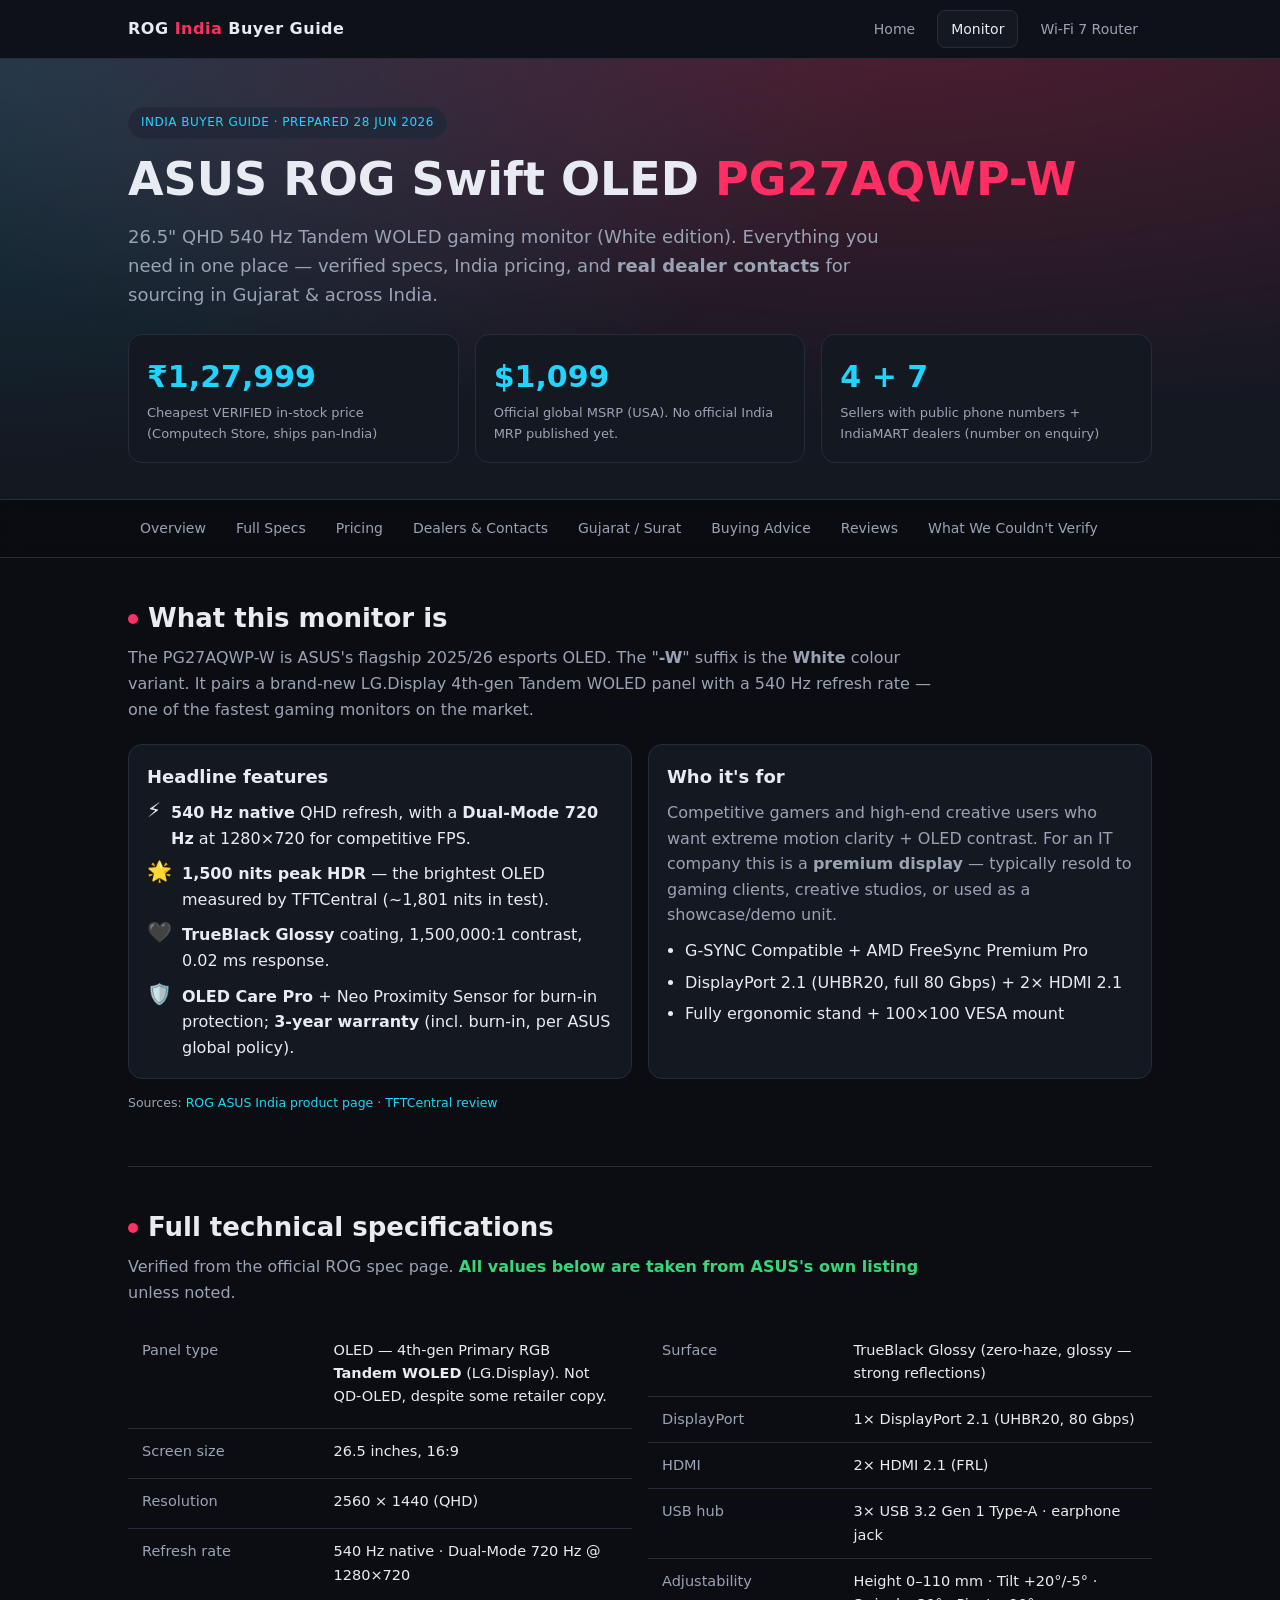
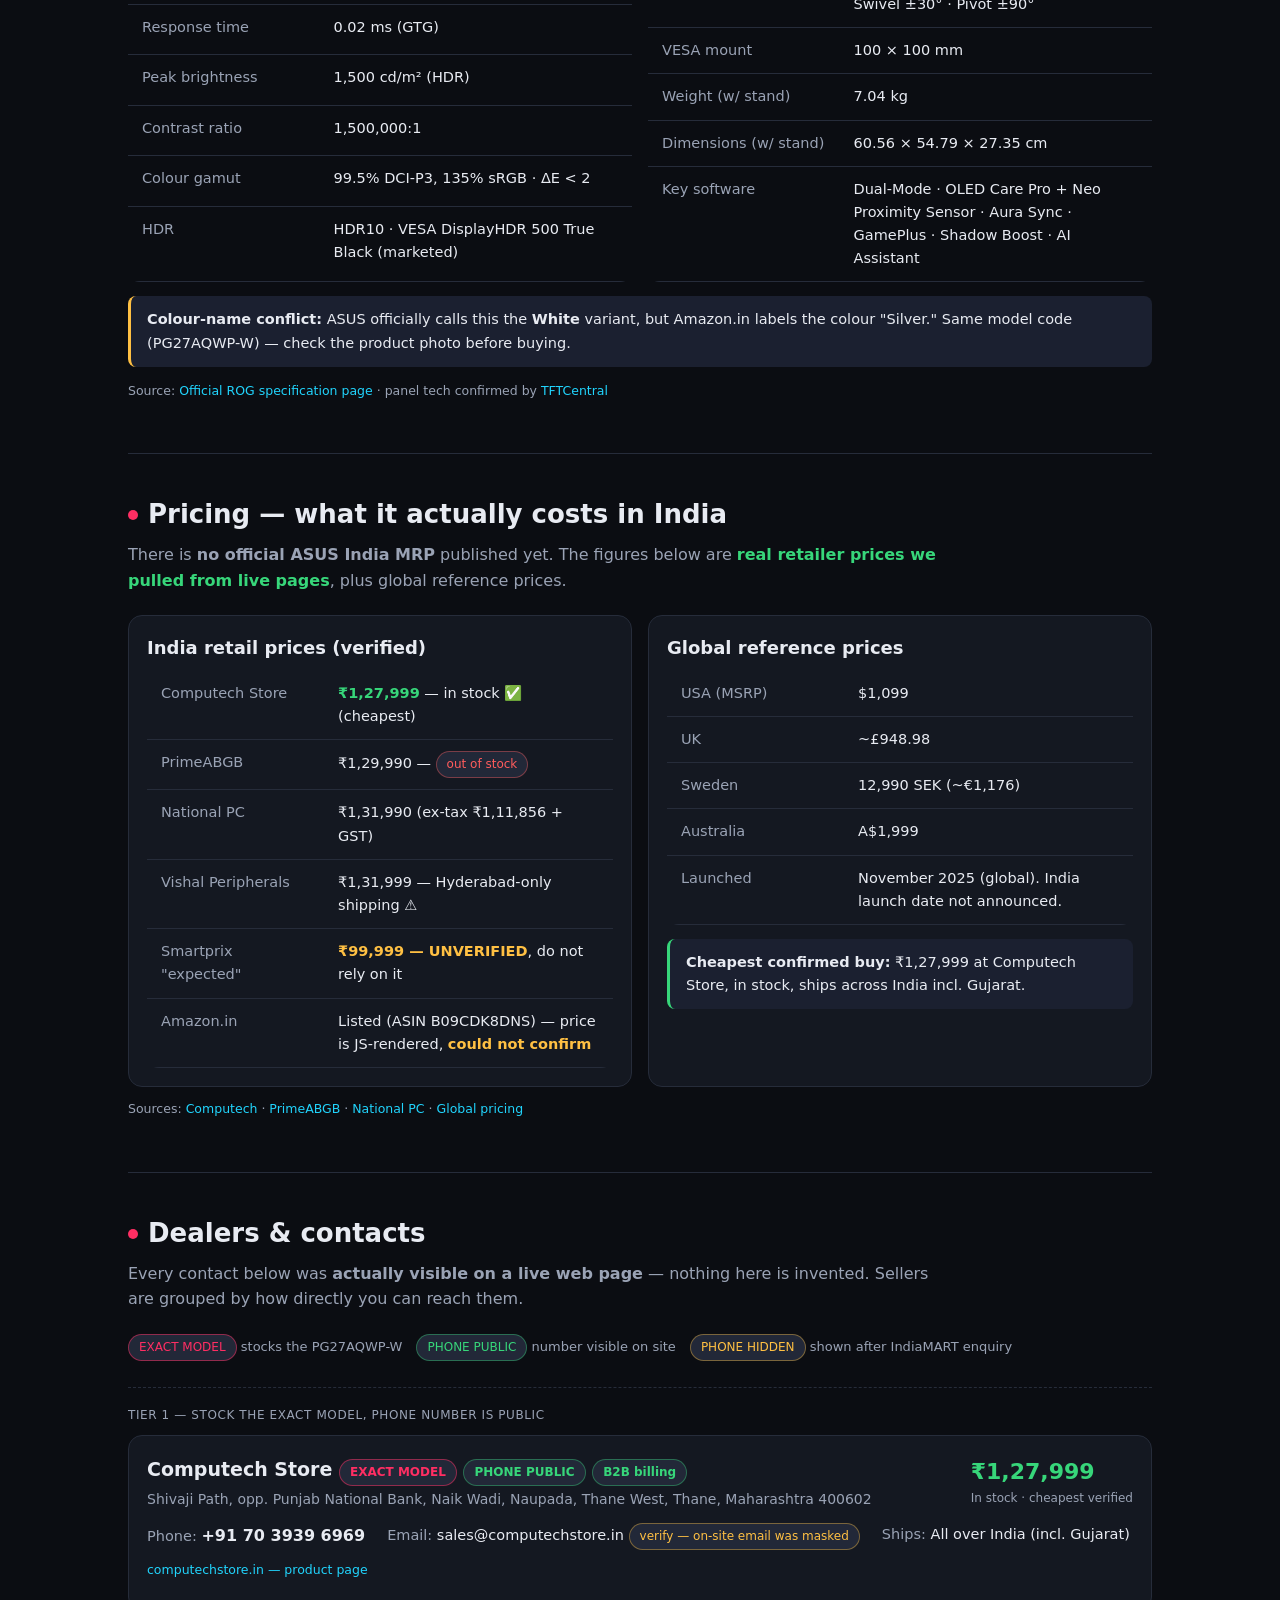
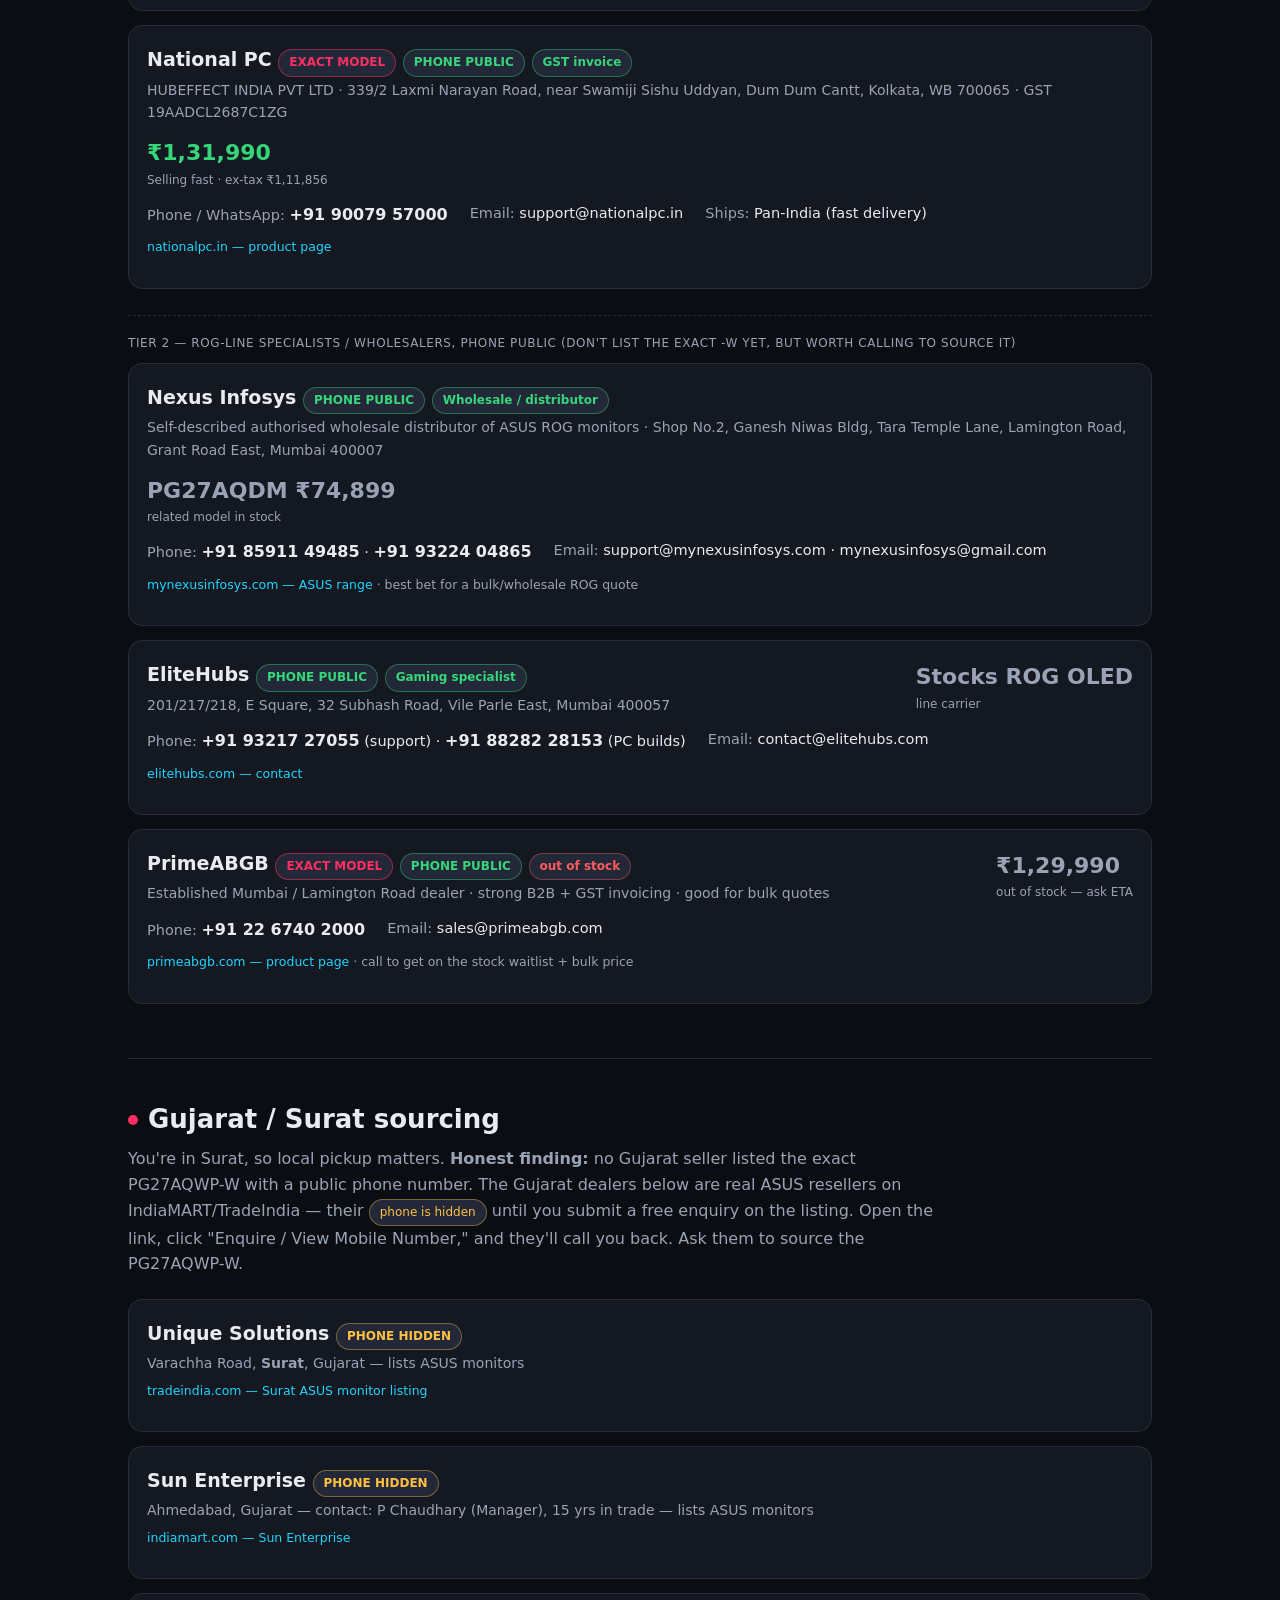
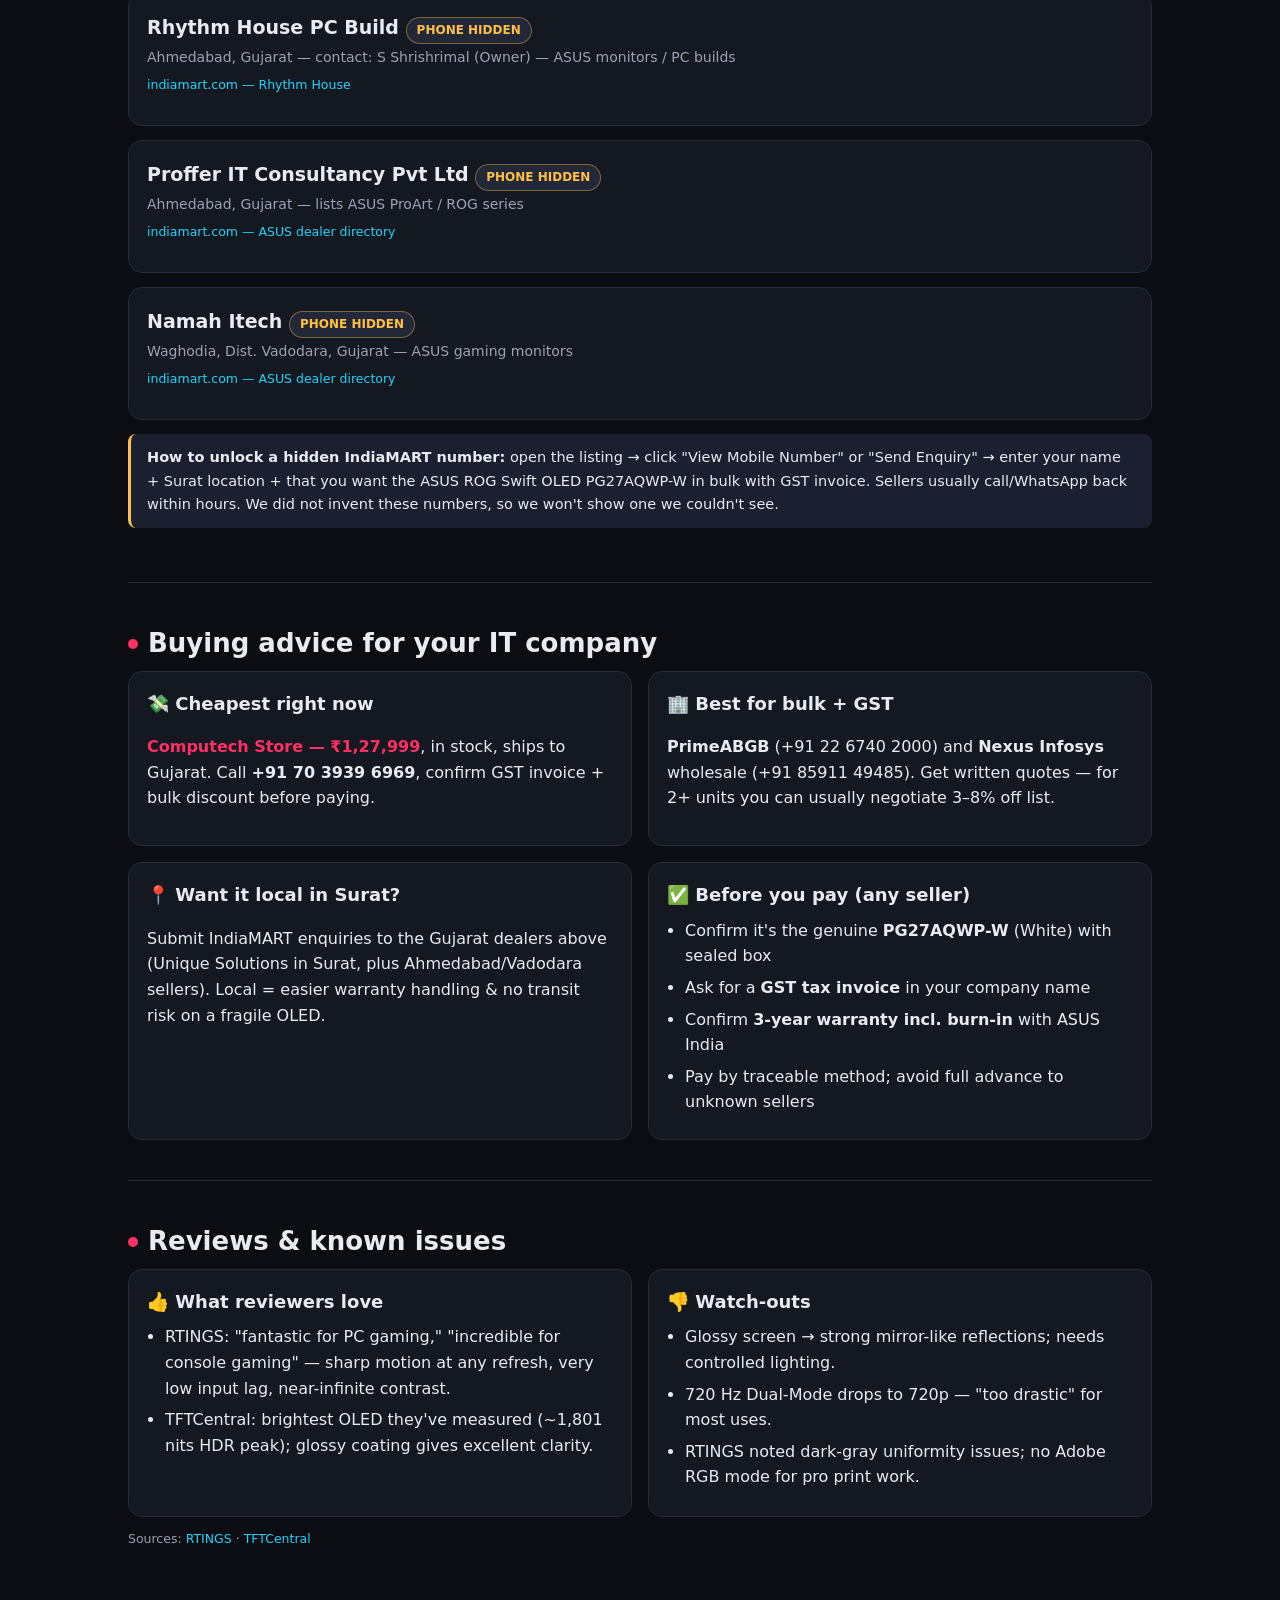
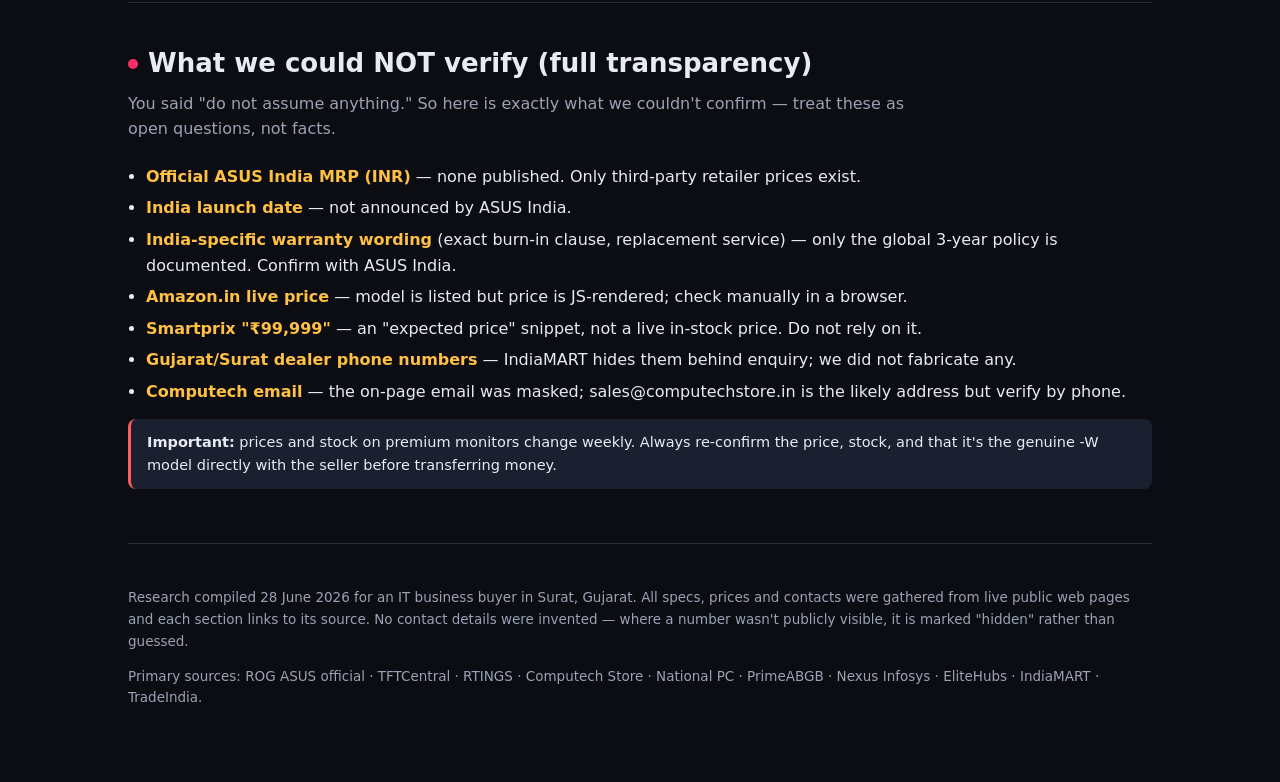
==== monitor.html @ 7ada48a6 "Add GT-BE19000AI Wi-Fi 7 router; restructure into multi-product site Expands the guide into a multi-" ====
<!DOCTYPE html>
<html lang="en">
<head>
<meta charset="UTF-8" />
<meta name="viewport" content="width=device-width, initial-scale=1.0" />
<title>ASUS ROG Swift OLED PG27AQWP-W — India Buyer Guide & Dealer List</title>
<meta name="description" content="Verified specs, India pricing and real dealer contacts for the ASUS ROG Swift OLED PG27AQWP-W. Built for an IT buyer in Surat, Gujarat." />
<link rel="stylesheet" href="styles.css" />
</head>
<body>

<div class="topbar">
  <div class="wrap">
    <span class="brand">ROG <span>India</span> Buyer Guide</span>
    <a class="tab" href="index.html">Home</a>
    <a class="tab active" href="monitor.html">Monitor</a>
    <a class="tab" href="router.html">Wi-Fi 7 Router</a>
  </div>
</div>

<header class="hero">
  <div class="wrap">
    <span class="badge">India Buyer Guide · prepared 28 Jun 2026</span>
    <h1>ASUS ROG Swift OLED <span>PG27AQWP-W</span></h1>
    <p class="sub">26.5" QHD 540 Hz Tandem WOLED gaming monitor (White edition). Everything you need in one place — verified specs, India pricing, and <strong>real dealer contacts</strong> for sourcing in Gujarat &amp; across India.</p>
    <div class="grid g3" style="margin-top:24px">
      <div class="card"><div class="kpi">₹1,27,999<small>Cheapest VERIFIED in-stock price (Computech Store, ships pan-India)</small></div></div>
      <div class="card"><div class="kpi">$1,099<small>Official global MSRP (USA). No official India MRP published yet.</small></div></div>
      <div class="card"><div class="kpi">4 + 7<small>Sellers with public phone numbers + IndiaMART dealers (number on enquiry)</small></div></div>
    </div>
  </div>
</header>

<nav class="sticky">
  <div class="wrap">
    <a href="#overview">Overview</a>
    <a href="#specs">Full Specs</a>
    <a href="#price">Pricing</a>
    <a href="#dealers">Dealers &amp; Contacts</a>
    <a href="#gujarat">Gujarat / Surat</a>
    <a href="#advice">Buying Advice</a>
    <a href="#reviews">Reviews</a>
    <a href="#honesty">What We Couldn't Verify</a>
  </div>
</nav>

<main class="wrap">

<!-- OVERVIEW -->
<section id="overview">
  <h2><span class="dot"></span>What this monitor is</h2>
  <p class="lead">The PG27AQWP-W is ASUS's flagship 2025/26 esports OLED. The "<strong>-W</strong>" suffix is the <strong>White</strong> colour variant. It pairs a brand-new LG.Display 4th-gen Tandem WOLED panel with a 540 Hz refresh rate — one of the fastest gaming monitors on the market.</p>
  <div class="grid g2">
    <div class="card">
      <h3>Headline features</h3>
      <div class="feat"><span class="ic">⚡</span><div><b>540 Hz native</b> QHD refresh, with a <b>Dual-Mode 720 Hz</b> at 1280×720 for competitive FPS.</div></div>
      <div class="feat" style="margin-top:10px"><span class="ic">🌟</span><div><b>1,500 nits peak HDR</b> — the brightest OLED measured by TFTCentral (~1,801 nits in test).</div></div>
      <div class="feat" style="margin-top:10px"><span class="ic">🖤</span><div><b>TrueBlack Glossy</b> coating, 1,500,000:1 contrast, 0.02 ms response.</div></div>
      <div class="feat" style="margin-top:10px"><span class="ic">🛡️</span><div><b>OLED Care Pro</b> + Neo Proximity Sensor for burn-in protection; <b>3-year warranty</b> (incl. burn-in, per ASUS global policy).</div></div>
    </div>
    <div class="card">
      <h3>Who it's for</h3>
      <p class="lead" style="margin-bottom:10px">Competitive gamers and high-end creative users who want extreme motion clarity + OLED contrast. For an IT company this is a <strong>premium display</strong> — typically resold to gaming clients, creative studios, or used as a showcase/demo unit.</p>
      <ul class="clean">
        <li>G-SYNC Compatible + AMD FreeSync Premium Pro</li>
        <li>DisplayPort 2.1 (UHBR20, full 80 Gbps) + 2× HDMI 2.1</li>
        <li>Fully ergonomic stand + 100×100 VESA mount</li>
      </ul>
    </div>
  </div>
  <p class="src" style="margin-top:14px">Sources: <a href="https://rog.asus.com/in/monitors/27-to-31-5-inches/rog-swift-oled-pg27aqwp-w/" target="_blank" rel="noopener">ROG ASUS India product page</a> · <a href="https://tftcentral.co.uk/reviews/asus-rog-swift-pg27aqwp-w" target="_blank" rel="noopener">TFTCentral review</a></p>
</section>

<!-- SPECS -->
<section id="specs">
  <h2><span class="dot"></span>Full technical specifications</h2>
  <p class="lead">Verified from the official ROG spec page. <span class="verified">All values below are taken from ASUS's own listing</span> unless noted.</p>
  <div class="grid g2">
    <table class="spec">
      <tr><td>Panel type</td><td>OLED — 4th-gen Primary RGB <b>Tandem WOLED</b> (LG.Display). Not QD-OLED, despite some retailer copy.</td></tr>
      <tr><td>Screen size</td><td>26.5 inches, 16:9</td></tr>
      <tr><td>Resolution</td><td>2560 × 1440 (QHD)</td></tr>
      <tr><td>Refresh rate</td><td>540 Hz native · Dual-Mode 720 Hz @ 1280×720</td></tr>
      <tr><td>Response time</td><td>0.02 ms (GTG)</td></tr>
      <tr><td>Peak brightness</td><td>1,500 cd/m² (HDR)</td></tr>
      <tr><td>Contrast ratio</td><td>1,500,000:1</td></tr>
      <tr><td>Colour gamut</td><td>99.5% DCI-P3, 135% sRGB · ΔE &lt; 2</td></tr>
      <tr><td>HDR</td><td>HDR10 · VESA DisplayHDR 500 True Black (marketed)</td></tr>
    </table>
    <table class="spec">
      <tr><td>Surface</td><td>TrueBlack Glossy (zero-haze, glossy — strong reflections)</td></tr>
      <tr><td>DisplayPort</td><td>1× DisplayPort 2.1 (UHBR20, 80 Gbps)</td></tr>
      <tr><td>HDMI</td><td>2× HDMI 2.1 (FRL)</td></tr>
      <tr><td>USB hub</td><td>3× USB 3.2 Gen 1 Type-A · earphone jack</td></tr>
      <tr><td>Adjustability</td><td>Height 0–110 mm · Tilt +20°/-5° · Swivel ±30° · Pivot ±90°</td></tr>
      <tr><td>VESA mount</td><td>100 × 100 mm</td></tr>
      <tr><td>Weight (w/ stand)</td><td>7.04 kg</td></tr>
      <tr><td>Dimensions (w/ stand)</td><td>60.56 × 54.79 × 27.35 cm</td></tr>
      <tr><td>Key software</td><td>Dual-Mode · OLED Care Pro + Neo Proximity Sensor · Aura Sync · GamePlus · Shadow Boost · AI Assistant</td></tr>
    </table>
  </div>
  <div class="note"><strong>Colour-name conflict:</strong> ASUS officially calls this the <b>White</b> variant, but Amazon.in labels the colour "Silver." Same model code (PG27AQWP-W) — check the product photo before buying.</div>
  <p class="src">Source: <a href="https://rog.asus.com/monitors/27-to-31-5-inches/rog-swift-oled-pg27aqwp-w/spec/" target="_blank" rel="noopener">Official ROG specification page</a> · panel tech confirmed by <a href="https://tftcentral.co.uk/reviews/asus-rog-swift-pg27aqwp-w" target="_blank" rel="noopener">TFTCentral</a></p>
</section>

<!-- PRICING -->
<section id="price">
  <h2><span class="dot"></span>Pricing — what it actually costs in India</h2>
  <p class="lead">There is <strong>no official ASUS India MRP</strong> published yet. The figures below are <span class="verified">real retailer prices we pulled from live pages</span>, plus global reference prices.</p>
  <div class="grid g2">
    <div class="card">
      <h3>India retail prices (verified)</h3>
      <table class="spec">
        <tr><td>Computech Store</td><td><b class="verified">₹1,27,999</b> — in stock ✅ (cheapest)</td></tr>
        <tr><td>PrimeABGB</td><td>₹1,29,990 — <span class="chip no">out of stock</span></td></tr>
        <tr><td>National PC</td><td>₹1,31,990 (ex-tax ₹1,11,856 + GST)</td></tr>
        <tr><td>Vishal Peripherals</td><td>₹1,31,999 — Hyderabad-only shipping ⚠️</td></tr>
        <tr><td>Smartprix "expected"</td><td><span class="unverified">₹99,999 — UNVERIFIED</span>, do not rely on it</td></tr>
        <tr><td>Amazon.in</td><td>Listed (ASIN B09CDK8DNS) — price is JS-rendered, <span class="unverified">could not confirm</span></td></tr>
      </table>
    </div>
    <div class="card">
      <h3>Global reference prices</h3>
      <table class="spec">
        <tr><td>USA (MSRP)</td><td>$1,099</td></tr>
        <tr><td>UK</td><td>~£948.98</td></tr>
        <tr><td>Sweden</td><td>12,990 SEK (~€1,176)</td></tr>
        <tr><td>Australia</td><td>A$1,999</td></tr>
        <tr><td>Launched</td><td>November 2025 (global). India launch date not announced.</td></tr>
      </table>
      <div class="note good" style="margin-bottom:0"><strong>Cheapest confirmed buy:</strong> ₹1,27,999 at Computech Store, in stock, ships across India incl. Gujarat.</div>
    </div>
  </div>
  <p class="src">Sources: <a href="https://computechstore.in/product/asus-rog-swift-qhd-oled-pg27aqwp-w-gaming-monitor/" target="_blank" rel="noopener">Computech</a> · <a href="https://www.primeabgb.com/online-price-reviews-india/asus-pg27aqwp-w-oled-26-5-inch-540hz-rog-swift-monitor/" target="_blank" rel="noopener">PrimeABGB</a> · <a href="https://nationalpc.in/monitors/asus-rog-swift-oled-pg27aqwp-w" target="_blank" rel="noopener">National PC</a> · <a href="https://videocardz.com/newz/asus-rog-swift-pg27aqwp-w-preorders-go-live-at-1099-540hz-qhd-oled-with-720hz-dual-mode" target="_blank" rel="noopener">Global pricing</a></p>
</section>

<!-- DEALERS -->
<section id="dealers">
  <h2><span class="dot"></span>Dealers &amp; contacts</h2>
  <p class="lead">Every contact below was <strong>actually visible on a live web page</strong> — nothing here is invented. Sellers are grouped by how directly you can reach them.</p>
  <div class="pill-legend">
    <span><span class="chip star">EXACT MODEL</span> stocks the PG27AQWP-W</span>
    <span><span class="chip ok">PHONE PUBLIC</span> number visible on site</span>
    <span><span class="chip warn">PHONE HIDDEN</span> shown after IndiaMART enquiry</span>
  </div>

  <p class="tag">Tier 1 — Stock the EXACT model, phone number is public</p>

  <div class="dealer">
    <div class="top">
      <div>
        <h3>Computech Store <span class="chip star">EXACT MODEL</span> <span class="chip ok">PHONE PUBLIC</span> <span class="chip ok">B2B billing</span></h3>
        <p class="meta">Shivaji Path, opp. Punjab National Bank, Naik Wadi, Naupada, Thane West, Thane, Maharashtra 400602</p>
      </div>
      <div class="price">₹1,27,999<small>In stock · cheapest verified</small></div>
    </div>
    <div class="row">
      <span><b>Phone:</b> <span class="tel">+91 70 3939 6969</span></span>
      <span><b>Email:</b> sales@computechstore.in <span class="chip warn">verify — on-site email was masked</span></span>
      <span><b>Ships:</b> All over India (incl. Gujarat)</span>
    </div>
    <p class="src" style="margin-top:10px"><a href="https://computechstore.in/product/asus-rog-swift-qhd-oled-pg27aqwp-w-gaming-monitor/" target="_blank" rel="noopener">computechstore.in — product page</a></p>
  </div>

  <div class="dealer">
    <div class="top">
      <div>
        <h3>National PC <span class="chip star">EXACT MODEL</span> <span class="chip ok">PHONE PUBLIC</span> <span class="chip ok">GST invoice</span></h3>
        <p class="meta">HUBEFFECT INDIA PVT LTD · 339/2 Laxmi Narayan Road, near Swamiji Sishu Uddyan, Dum Dum Cantt, Kolkata, WB 700065 · GST 19AADCL2687C1ZG</p>
      </div>
      <div class="price">₹1,31,990<small>Selling fast · ex-tax ₹1,11,856</small></div>
    </div>
    <div class="row">
      <span><b>Phone / WhatsApp:</b> <span class="tel">+91 90079 57000</span></span>
      <span><b>Email:</b> support@nationalpc.in</span>
      <span><b>Ships:</b> Pan-India (fast delivery)</span>
    </div>
    <p class="src" style="margin-top:10px"><a href="https://nationalpc.in/monitors/asus-rog-swift-oled-pg27aqwp-w" target="_blank" rel="noopener">nationalpc.in — product page</a></p>
  </div>

  <p class="tag">Tier 2 — ROG-line specialists / wholesalers, phone public (don't list the exact -W yet, but worth calling to source it)</p>

  <div class="dealer">
    <div class="top">
      <div>
        <h3>Nexus Infosys <span class="chip ok">PHONE PUBLIC</span> <span class="chip ok">Wholesale / distributor</span></h3>
        <p class="meta">Self-described authorised wholesale distributor of ASUS ROG monitors · Shop No.2, Ganesh Niwas Bldg, Tara Temple Lane, Lamington Road, Grant Road East, Mumbai 400007</p>
      </div>
      <div class="price" style="color:var(--muted)">PG27AQDM ₹74,899<small>related model in stock</small></div>
    </div>
    <div class="row">
      <span><b>Phone:</b> <span class="tel">+91 85911 49485</span> · <span class="tel">+91 93224 04865</span></span>
      <span><b>Email:</b> support@mynexusinfosys.com · mynexusinfosys@gmail.com</span>
    </div>
    <p class="src" style="margin-top:10px"><a href="https://www.mynexusinfosys.com/brand/asus/" target="_blank" rel="noopener">mynexusinfosys.com — ASUS range</a> · best bet for a bulk/wholesale ROG quote</p>
  </div>

  <div class="dealer">
    <div class="top">
      <div>
        <h3>EliteHubs <span class="chip ok">PHONE PUBLIC</span> <span class="chip ok">Gaming specialist</span></h3>
        <p class="meta">201/217/218, E Square, 32 Subhash Road, Vile Parle East, Mumbai 400057</p>
      </div>
      <div class="price" style="color:var(--muted)">Stocks ROG OLED<small>line carrier</small></div>
    </div>
    <div class="row">
      <span><b>Phone:</b> <span class="tel">+91 93217 27055</span> (support) · <span class="tel">+91 88282 28153</span> (PC builds)</span>
      <span><b>Email:</b> contact@elitehubs.com</span>
    </div>
    <p class="src" style="margin-top:10px"><a href="https://elitehubs.com/pages/contact" target="_blank" rel="noopener">elitehubs.com — contact</a></p>
  </div>

  <div class="dealer">
    <div class="top">
      <div>
        <h3>PrimeABGB <span class="chip star">EXACT MODEL</span> <span class="chip ok">PHONE PUBLIC</span> <span class="chip no">out of stock</span></h3>
        <p class="meta">Established Mumbai / Lamington Road dealer · strong B2B + GST invoicing · good for bulk quotes</p>
      </div>
      <div class="price" style="color:var(--muted)">₹1,29,990<small>out of stock — ask ETA</small></div>
    </div>
    <div class="row">
      <span><b>Phone:</b> <span class="tel">+91 22 6740 2000</span></span>
      <span><b>Email:</b> sales@primeabgb.com</span>
    </div>
    <p class="src" style="margin-top:10px"><a href="https://www.primeabgb.com/online-price-reviews-india/asus-pg27aqwp-w-oled-26-5-inch-540hz-rog-swift-monitor/" target="_blank" rel="noopener">primeabgb.com — product page</a> · call to get on the stock waitlist + bulk price</p>
  </div>
</section>

<!-- GUJARAT -->
<section id="gujarat">
  <h2><span class="dot"></span>Gujarat / Surat sourcing</h2>
  <p class="lead">You're in Surat, so local pickup matters. <strong>Honest finding:</strong> no Gujarat seller listed the exact PG27AQWP-W with a public phone number. The Gujarat dealers below are real ASUS resellers on IndiaMART/TradeIndia — their <span class="chip warn">phone is hidden</span> until you submit a free enquiry on the listing. Open the link, click "Enquire / View Mobile Number," and they'll call you back. Ask them to source the PG27AQWP-W.</p>

  <div class="dealer">
    <div class="top"><div><h3>Unique Solutions <span class="chip warn">PHONE HIDDEN</span></h3>
      <p class="meta">Varachha Road, <b>Surat</b>, Gujarat — lists ASUS monitors</p></div></div>
    <p class="src" style="margin-top:6px"><a href="https://www.tradeindia.com/surat/asus-computer-monitor-city-220891.html" target="_blank" rel="noopener">tradeindia.com — Surat ASUS monitor listing</a></p>
  </div>

  <div class="dealer">
    <div class="top"><div><h3>Sun Enterprise <span class="chip warn">PHONE HIDDEN</span></h3>
      <p class="meta">Ahmedabad, Gujarat — contact: P Chaudhary (Manager), 15 yrs in trade — lists ASUS monitors</p></div></div>
    <p class="src" style="margin-top:6px"><a href="https://www.indiamart.com/sunenterprise-3242258/monitors.html" target="_blank" rel="noopener">indiamart.com — Sun Enterprise</a></p>
  </div>

  <div class="dealer">
    <div class="top"><div><h3>Rhythm House PC Build <span class="chip warn">PHONE HIDDEN</span></h3>
      <p class="meta">Ahmedabad, Gujarat — contact: S Shrishrimal (Owner) — ASUS monitors / PC builds</p></div></div>
    <p class="src" style="margin-top:6px"><a href="https://www.indiamart.com/rhythm-house-nikol/asus-monitor.html" target="_blank" rel="noopener">indiamart.com — Rhythm House</a></p>
  </div>

  <div class="dealer">
    <div class="top"><div><h3>Proffer IT Consultancy Pvt Ltd <span class="chip warn">PHONE HIDDEN</span></h3>
      <p class="meta">Ahmedabad, Gujarat — lists ASUS ProArt / ROG series</p></div></div>
    <p class="src" style="margin-top:6px"><a href="https://dir.indiamart.com/impcat/asus-led-monitor.html" target="_blank" rel="noopener">indiamart.com — ASUS dealer directory</a></p>
  </div>

  <div class="dealer">
    <div class="top"><div><h3>Namah Itech <span class="chip warn">PHONE HIDDEN</span></h3>
      <p class="meta">Waghodia, Dist. Vadodara, Gujarat — ASUS gaming monitors</p></div></div>
    <p class="src" style="margin-top:6px"><a href="https://dir.indiamart.com/impcat/asus-led-monitor.html" target="_blank" rel="noopener">indiamart.com — ASUS dealer directory</a></p>
  </div>

  <div class="note"><strong>How to unlock a hidden IndiaMART number:</strong> open the listing → click "View Mobile Number" or "Send Enquiry" → enter your name + Surat location + that you want the ASUS ROG Swift OLED PG27AQWP-W in bulk with GST invoice. Sellers usually call/WhatsApp back within hours. We did not invent these numbers, so we won't show one we couldn't see.</div>
</section>

<!-- ADVICE -->
<section id="advice">
  <h2><span class="dot"></span>Buying advice for your IT company</h2>
  <div class="grid g2">
    <div class="card">
      <h3>💸 Cheapest right now</h3>
      <p><b class="big-num">Computech Store — ₹1,27,999</b>, in stock, ships to Gujarat. Call <b>+91 70 3939 6969</b>, confirm GST invoice + bulk discount before paying.</p>
    </div>
    <div class="card">
      <h3>🏢 Best for bulk + GST</h3>
      <p><b>PrimeABGB</b> (+91 22 6740 2000) and <b>Nexus Infosys</b> wholesale (+91 85911 49485). Get written quotes — for 2+ units you can usually negotiate 3–8% off list.</p>
    </div>
    <div class="card">
      <h3>📍 Want it local in Surat?</h3>
      <p>Submit IndiaMART enquiries to the Gujarat dealers above (Unique Solutions in Surat, plus Ahmedabad/Vadodara sellers). Local = easier warranty handling &amp; no transit risk on a fragile OLED.</p>
    </div>
    <div class="card">
      <h3>✅ Before you pay (any seller)</h3>
      <ul class="clean" style="margin:0">
        <li>Confirm it's the genuine <b>PG27AQWP-W</b> (White) with sealed box</li>
        <li>Ask for a <b>GST tax invoice</b> in your company name</li>
        <li>Confirm <b>3-year warranty incl. burn-in</b> with ASUS India</li>
        <li>Pay by traceable method; avoid full advance to unknown sellers</li>
      </ul>
    </div>
  </div>
</section>

<!-- REVIEWS -->
<section id="reviews">
  <h2><span class="dot"></span>Reviews &amp; known issues</h2>
  <div class="grid g2">
    <div class="card">
      <h3>👍 What reviewers love</h3>
      <ul class="clean">
        <li>RTINGS: "fantastic for PC gaming," "incredible for console gaming" — sharp motion at any refresh, very low input lag, near-infinite contrast.</li>
        <li>TFTCentral: brightest OLED they've measured (~1,801 nits HDR peak); glossy coating gives excellent clarity.</li>
      </ul>
    </div>
    <div class="card">
      <h3>👎 Watch-outs</h3>
      <ul class="clean">
        <li>Glossy screen → strong mirror-like reflections; needs controlled lighting.</li>
        <li>720 Hz Dual-Mode drops to 720p — "too drastic" for most uses.</li>
        <li>RTINGS noted dark-gray uniformity issues; no Adobe RGB mode for pro print work.</li>
      </ul>
    </div>
  </div>
  <p class="src">Sources: <a href="https://www.rtings.com/monitor/reviews/asus/rog-swift-oled-pg27aqwp-w" target="_blank" rel="noopener">RTINGS</a> · <a href="https://tftcentral.co.uk/reviews/asus-rog-swift-pg27aqwp-w" target="_blank" rel="noopener">TFTCentral</a></p>
</section>

<!-- HONESTY -->
<section id="honesty">
  <h2><span class="dot"></span>What we could NOT verify (full transparency)</h2>
  <p class="lead">You said "do not assume anything." So here is exactly what we couldn't confirm — treat these as open questions, not facts.</p>
  <ul class="clean">
    <li><span class="unverified">Official ASUS India MRP (INR)</span> — none published. Only third-party retailer prices exist.</li>
    <li><span class="unverified">India launch date</span> — not announced by ASUS India.</li>
    <li><span class="unverified">India-specific warranty wording</span> (exact burn-in clause, replacement service) — only the global 3-year policy is documented. Confirm with ASUS India.</li>
    <li><span class="unverified">Amazon.in live price</span> — model is listed but price is JS-rendered; check manually in a browser.</li>
    <li><span class="unverified">Smartprix "₹99,999"</span> — an "expected price" snippet, not a live in-stock price. Do not rely on it.</li>
    <li><span class="unverified">Gujarat/Surat dealer phone numbers</span> — IndiaMART hides them behind enquiry; we did not fabricate any.</li>
    <li><span class="unverified">Computech email</span> — the on-page email was masked; sales@computechstore.in is the likely address but verify by phone.</li>
  </ul>
  <div class="note bad"><strong>Important:</strong> prices and stock on premium monitors change weekly. Always re-confirm the price, stock, and that it's the genuine -W model directly with the seller before transferring money.</div>
</section>

</main>

<footer>
  <div class="wrap">
    <p>Research compiled 28 June 2026 for an IT business buyer in Surat, Gujarat. All specs, prices and contacts were gathered from live public web pages and each section links to its source. No contact details were invented — where a number wasn't publicly visible, it is marked "hidden" rather than guessed.</p>
    <p>Primary sources: ROG ASUS official · TFTCentral · RTINGS · Computech Store · National PC · PrimeABGB · Nexus Infosys · EliteHubs · IndiaMART · TradeIndia.</p>
  </div>
</footer>

</body>
</html>
---- styles.css ----
:root{
  --bg:#0b0d12; --panel:#141821; --panel2:#1b2030; --line:#262c3a;
  --text:#e8ebf2; --muted:#9aa3b5; --accent:#ff2e63; --accent2:#21d4fd;
  --good:#37d67a; --warn:#ffc043; --bad:#ff5c5c; --chip:#222838;
}
*{box-sizing:border-box}
html{scroll-behavior:smooth}
body{margin:0;font-family:"Segoe UI",system-ui,-apple-system,Roboto,Arial,sans-serif;
  background:var(--bg);color:var(--text);line-height:1.6}
a{color:var(--accent2);text-decoration:none}
a:hover{text-decoration:underline}
.wrap{max-width:1060px;margin:0 auto;padding:0 18px}

/* top product switcher */
.topbar{background:#0e1118;border-bottom:1px solid var(--line);position:sticky;top:0;z-index:60}
.topbar .wrap{display:flex;align-items:center;gap:8px;flex-wrap:wrap;padding:10px 18px}
.topbar .brand{font-weight:700;letter-spacing:.5px;margin-right:auto}
.topbar .brand span{color:var(--accent)}
.topbar a.tab{font-size:14px;color:var(--muted);padding:7px 13px;border-radius:8px;border:1px solid transparent}
.topbar a.tab:hover{background:var(--panel2);color:var(--text);text-decoration:none}
.topbar a.tab.active{color:var(--text);border-color:var(--line);background:var(--panel)}

header.hero{
  background:radial-gradient(1200px 400px at 70% -10%,rgba(255,46,99,.25),transparent),
             radial-gradient(900px 400px at 0% 0%,rgba(33,212,253,.18),transparent),
             var(--panel);
  border-bottom:1px solid var(--line);padding:48px 20px 36px}
.badge{display:inline-block;background:var(--chip);border:1px solid var(--line);
  color:var(--accent2);font-size:12px;letter-spacing:.5px;padding:5px 12px;border-radius:999px;text-transform:uppercase}
h1{font-size:clamp(28px,5vw,46px);margin:14px 0 6px;line-height:1.15}
h1 span{color:var(--accent)}
.sub{color:var(--muted);font-size:18px;max-width:760px}

nav.sticky{position:sticky;top:49px;z-index:50;background:rgba(11,13,18,.92);
  backdrop-filter:blur(8px);border-bottom:1px solid var(--line)}
nav.sticky .wrap{display:flex;gap:6px;flex-wrap:wrap;padding:10px 18px}
nav.sticky a{color:var(--muted);font-size:14px;padding:7px 12px;border-radius:8px}
nav.sticky a:hover{background:var(--panel2);color:var(--text);text-decoration:none}

section{padding:40px 0;border-bottom:1px solid var(--line)}
h2{font-size:26px;margin:0 0 6px;display:flex;align-items:center;gap:10px}
h2 .dot{width:10px;height:10px;border-radius:50%;background:var(--accent)}
.lead{color:var(--muted);margin:0 0 22px;max-width:820px}
.grid{display:grid;gap:16px}
.g2{grid-template-columns:repeat(2,1fr)}
.g3{grid-template-columns:repeat(3,1fr)}
@media(max-width:780px){.g2,.g3{grid-template-columns:1fr}}
.card{background:var(--panel);border:1px solid var(--line);border-radius:14px;padding:18px}
.card h3{margin:0 0 8px;font-size:18px}
.kpi{font-size:30px;font-weight:700;color:var(--accent2)}
.kpi small{display:block;font-size:13px;color:var(--muted);font-weight:400;margin-top:2px}

table{width:100%;border-collapse:collapse;font-size:14.5px;overflow:hidden;border-radius:12px}
table.spec td{padding:11px 14px;border-bottom:1px solid var(--line);vertical-align:top}
table.spec tr td:first-child{color:var(--muted);width:38%;font-weight:500}

.dealer{background:var(--panel);border:1px solid var(--line);border-radius:14px;padding:18px;margin-bottom:14px}
.dealer .top{display:flex;justify-content:space-between;gap:12px;flex-wrap:wrap;align-items:flex-start}
.dealer h3{margin:0;font-size:19px}
.dealer .meta{color:var(--muted);font-size:14px;margin:2px 0 0}
.price{font-size:22px;font-weight:700;color:var(--good);white-space:nowrap}
.price small{display:block;font-size:12px;color:var(--muted);font-weight:400}
.row{display:flex;flex-wrap:wrap;gap:10px 22px;margin-top:12px;font-size:14.5px}
.row b{color:var(--muted);font-weight:500}
.tel{font-weight:700;color:var(--text);font-size:16px}
.chip{display:inline-block;font-size:12px;padding:3px 10px;border-radius:999px;border:1px solid var(--line);background:var(--chip);color:var(--muted)}
.chip.ok{color:var(--good);border-color:rgba(55,214,122,.4)}
.chip.no{color:var(--bad);border-color:rgba(255,92,92,.4)}
.chip.warn{color:var(--warn);border-color:rgba(255,192,67,.4)}
.chip.star{color:var(--accent);border-color:rgba(255,46,99,.5)}
.note{background:var(--panel2);border-left:3px solid var(--warn);padding:12px 16px;border-radius:8px;margin:14px 0;font-size:14.5px}
.note.good{border-left-color:var(--good)}
.note.bad{border-left-color:var(--bad)}
ul.clean{margin:8px 0;padding-left:18px}
ul.clean li{margin:6px 0}
.src{font-size:12.5px;color:var(--muted)}
.feat{display:flex;gap:10px;align-items:flex-start}
.feat .ic{font-size:20px;line-height:1}
footer{padding:30px 0 60px;color:var(--muted);font-size:13.5px}
.tag{font-size:12px;color:var(--muted);text-transform:uppercase;letter-spacing:.6px;margin:26px 0 10px;border-top:1px dashed var(--line);padding-top:18px}
.pill-legend{display:flex;gap:14px;flex-wrap:wrap;font-size:13px;color:var(--muted);margin-bottom:16px}
.verified{color:var(--good);font-weight:600}
.unverified{color:var(--warn);font-weight:600}
.big-num{font-weight:700;color:var(--accent)}

/* landing page product cards */
.product-card{display:block;background:var(--panel);border:1px solid var(--line);border-radius:16px;padding:24px;transition:border-color .15s,transform .15s}
.product-card:hover{border-color:var(--accent);transform:translateY(-3px);text-decoration:none}
.product-card .cat{font-size:12px;text-transform:uppercase;letter-spacing:.6px;color:var(--accent2)}
.product-card h3{font-size:23px;margin:8px 0 6px;color:var(--text)}
.product-card p{color:var(--muted);margin:0 0 14px;font-size:15px}
.product-card .go{color:var(--accent);font-weight:600;font-size:14px}
.product-card .stat{display:flex;gap:20px;flex-wrap:wrap;margin:14px 0 0;font-size:13.5px;color:var(--muted)}
.product-card .stat b{display:block;color:var(--text);font-size:17px}
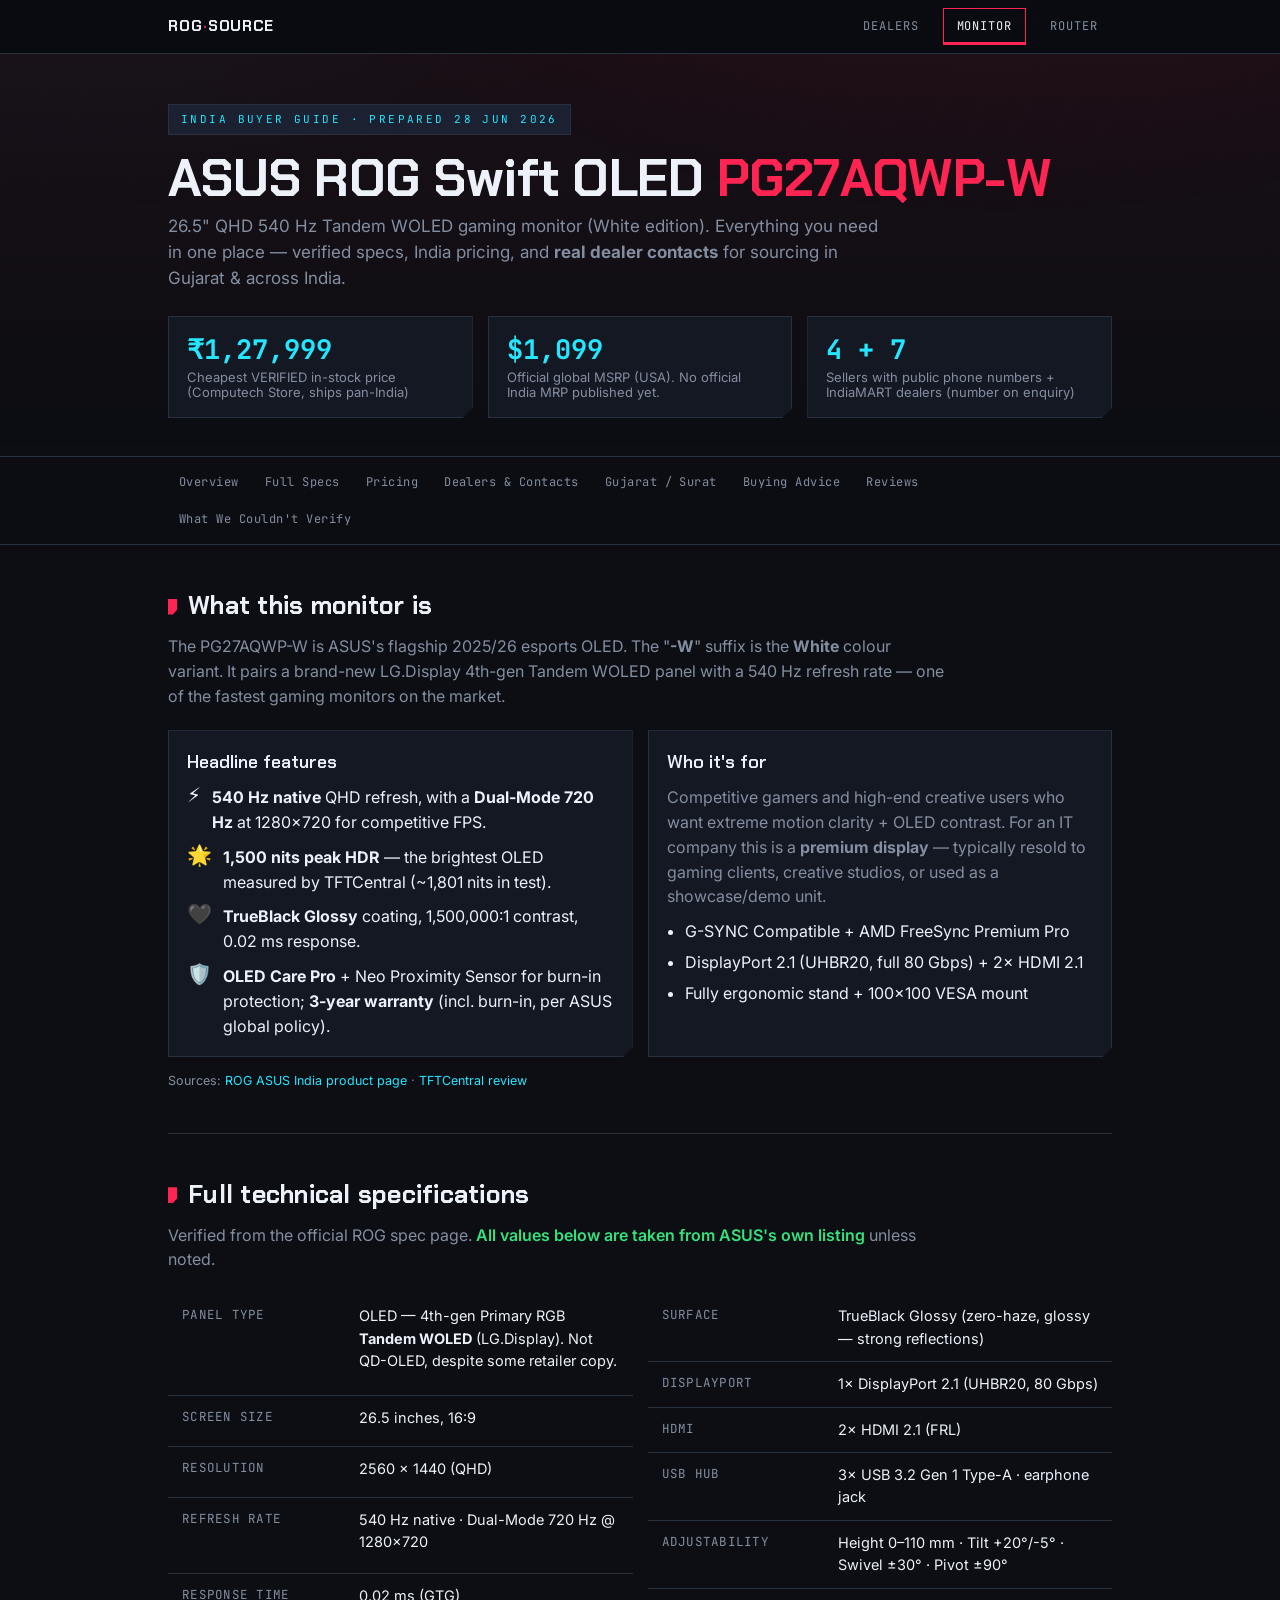
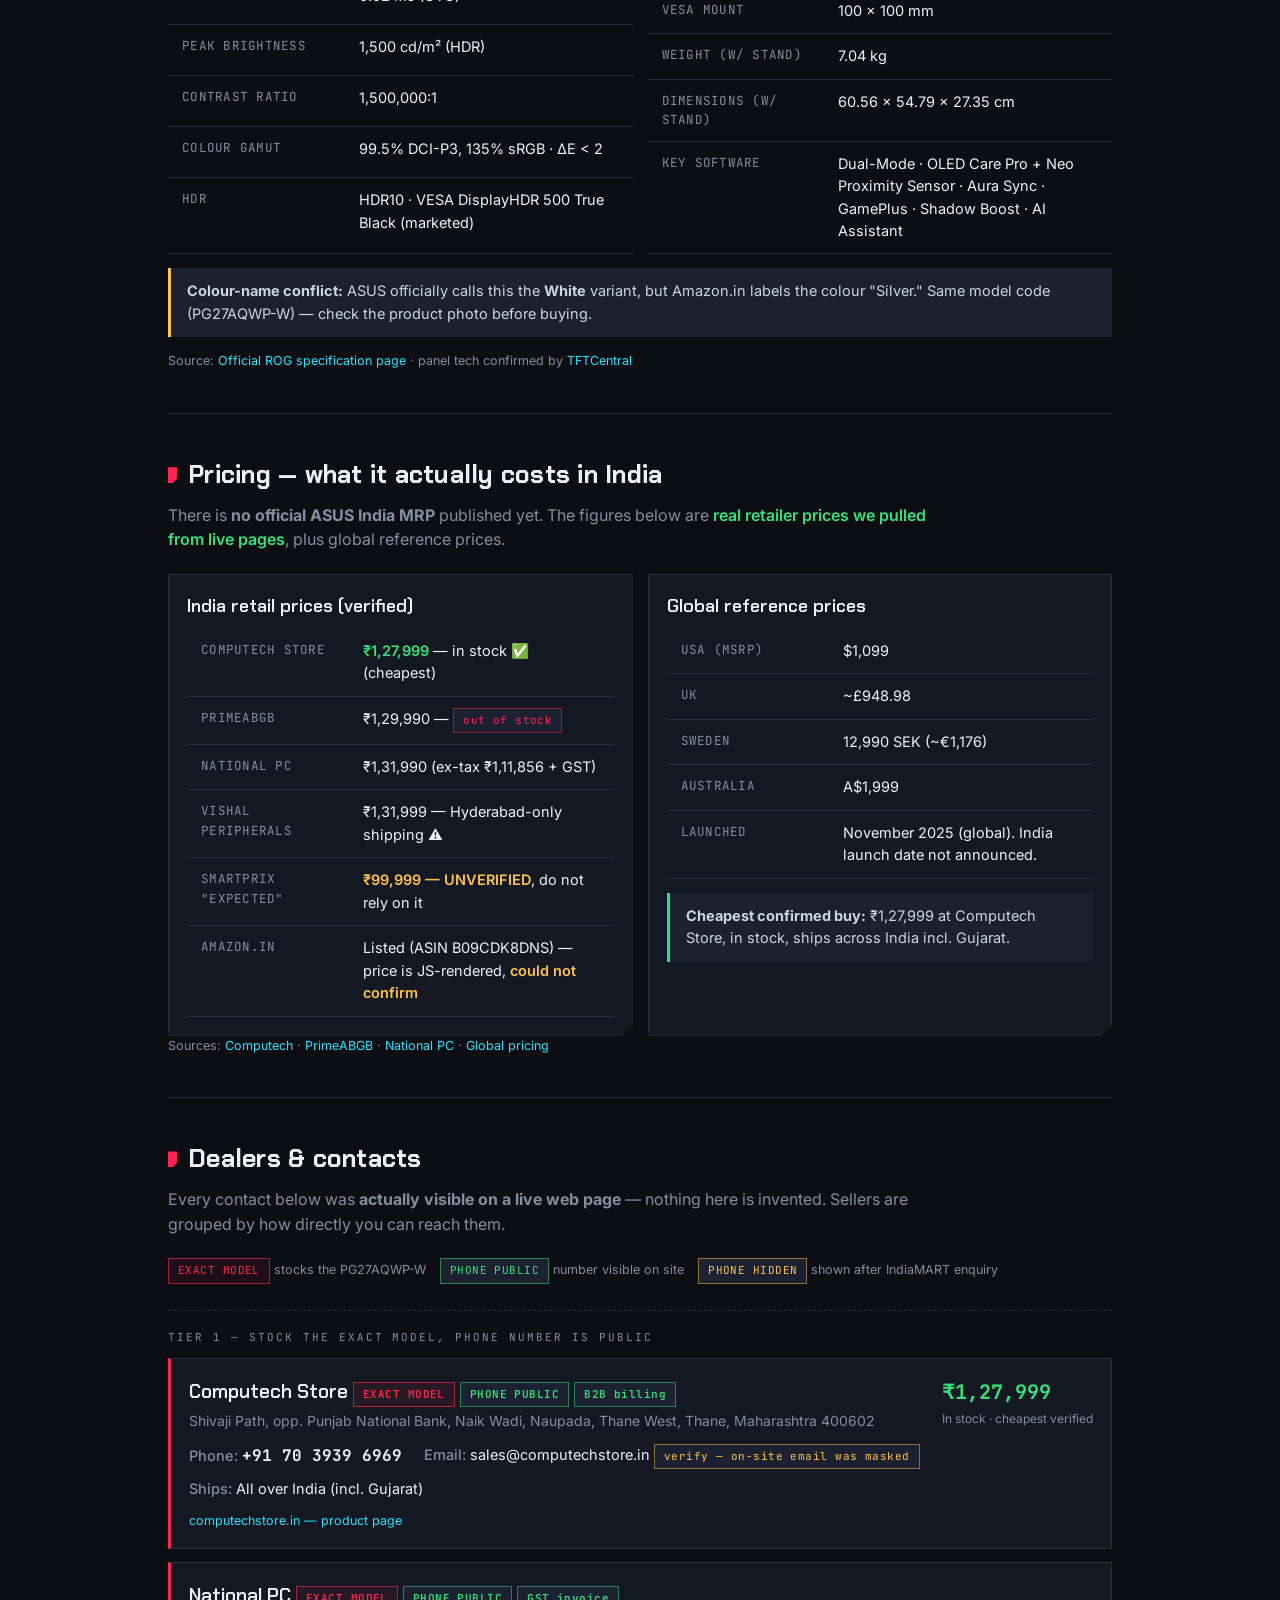
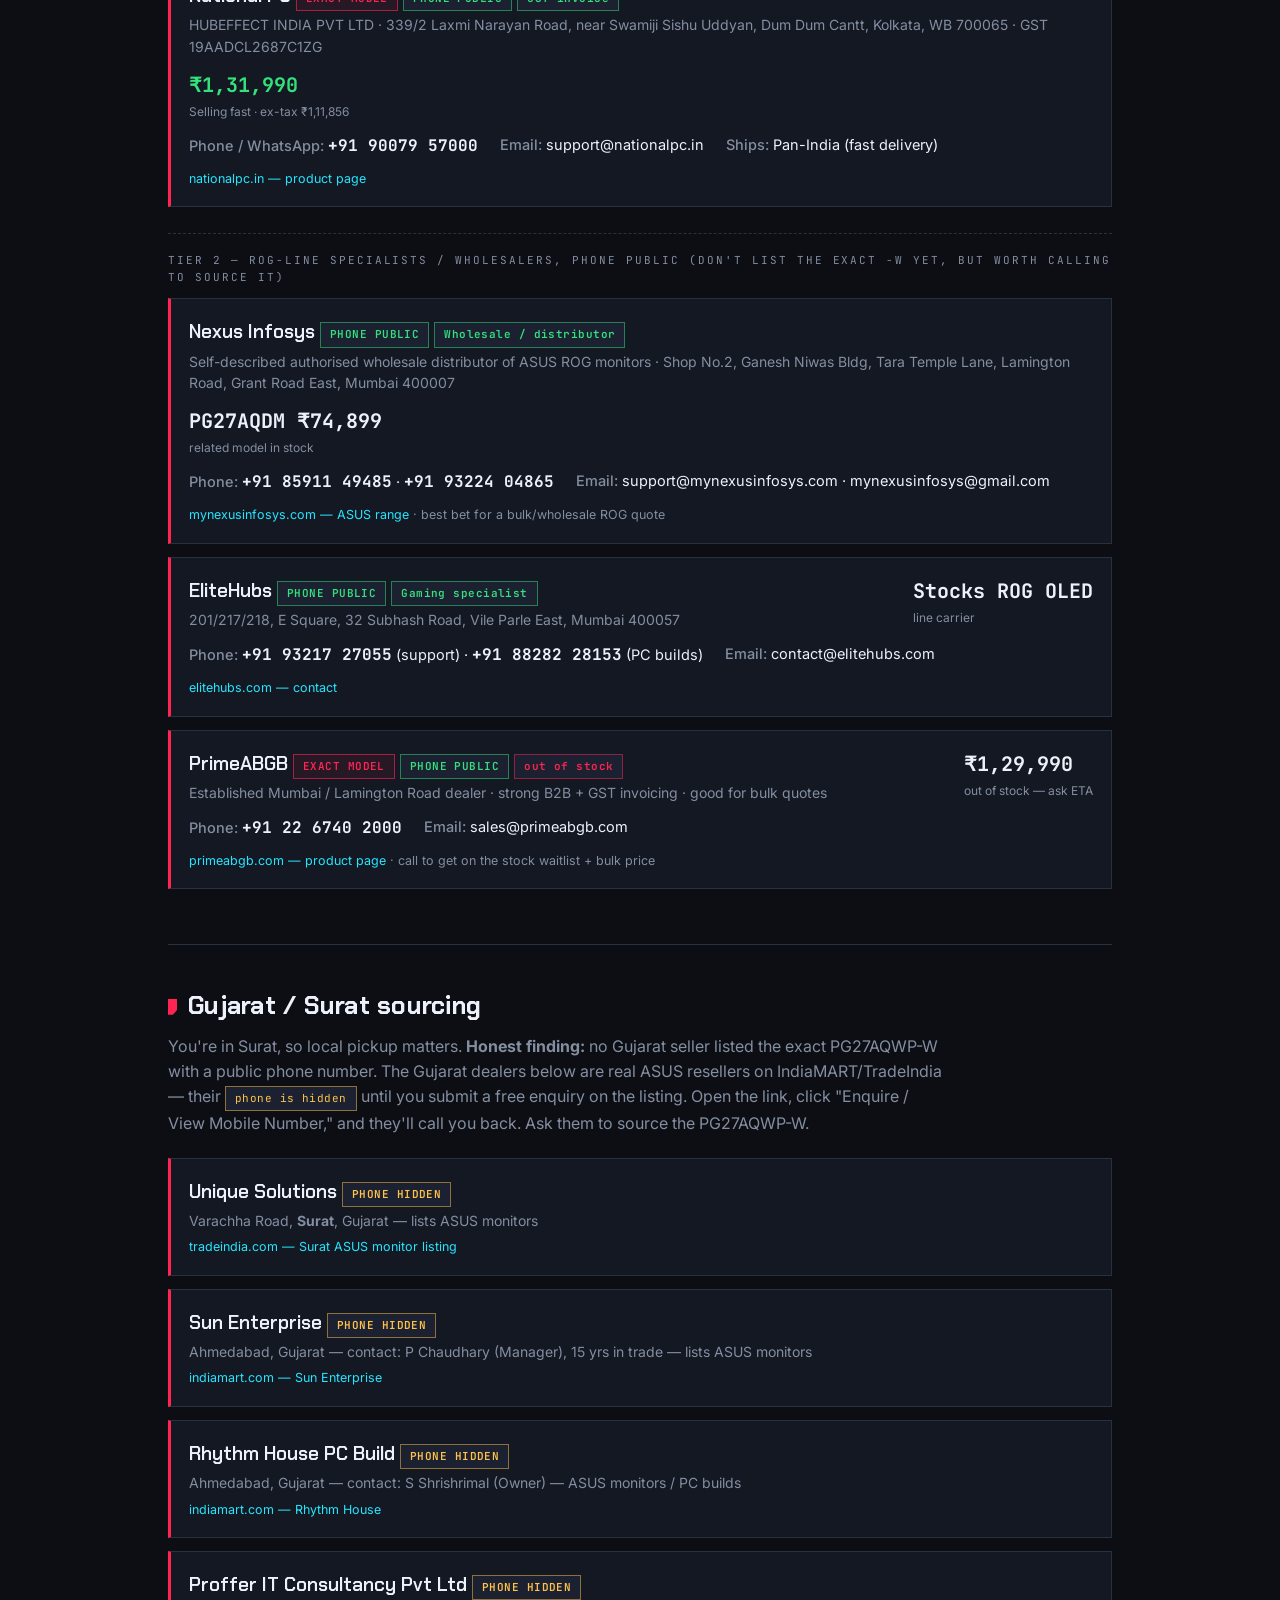
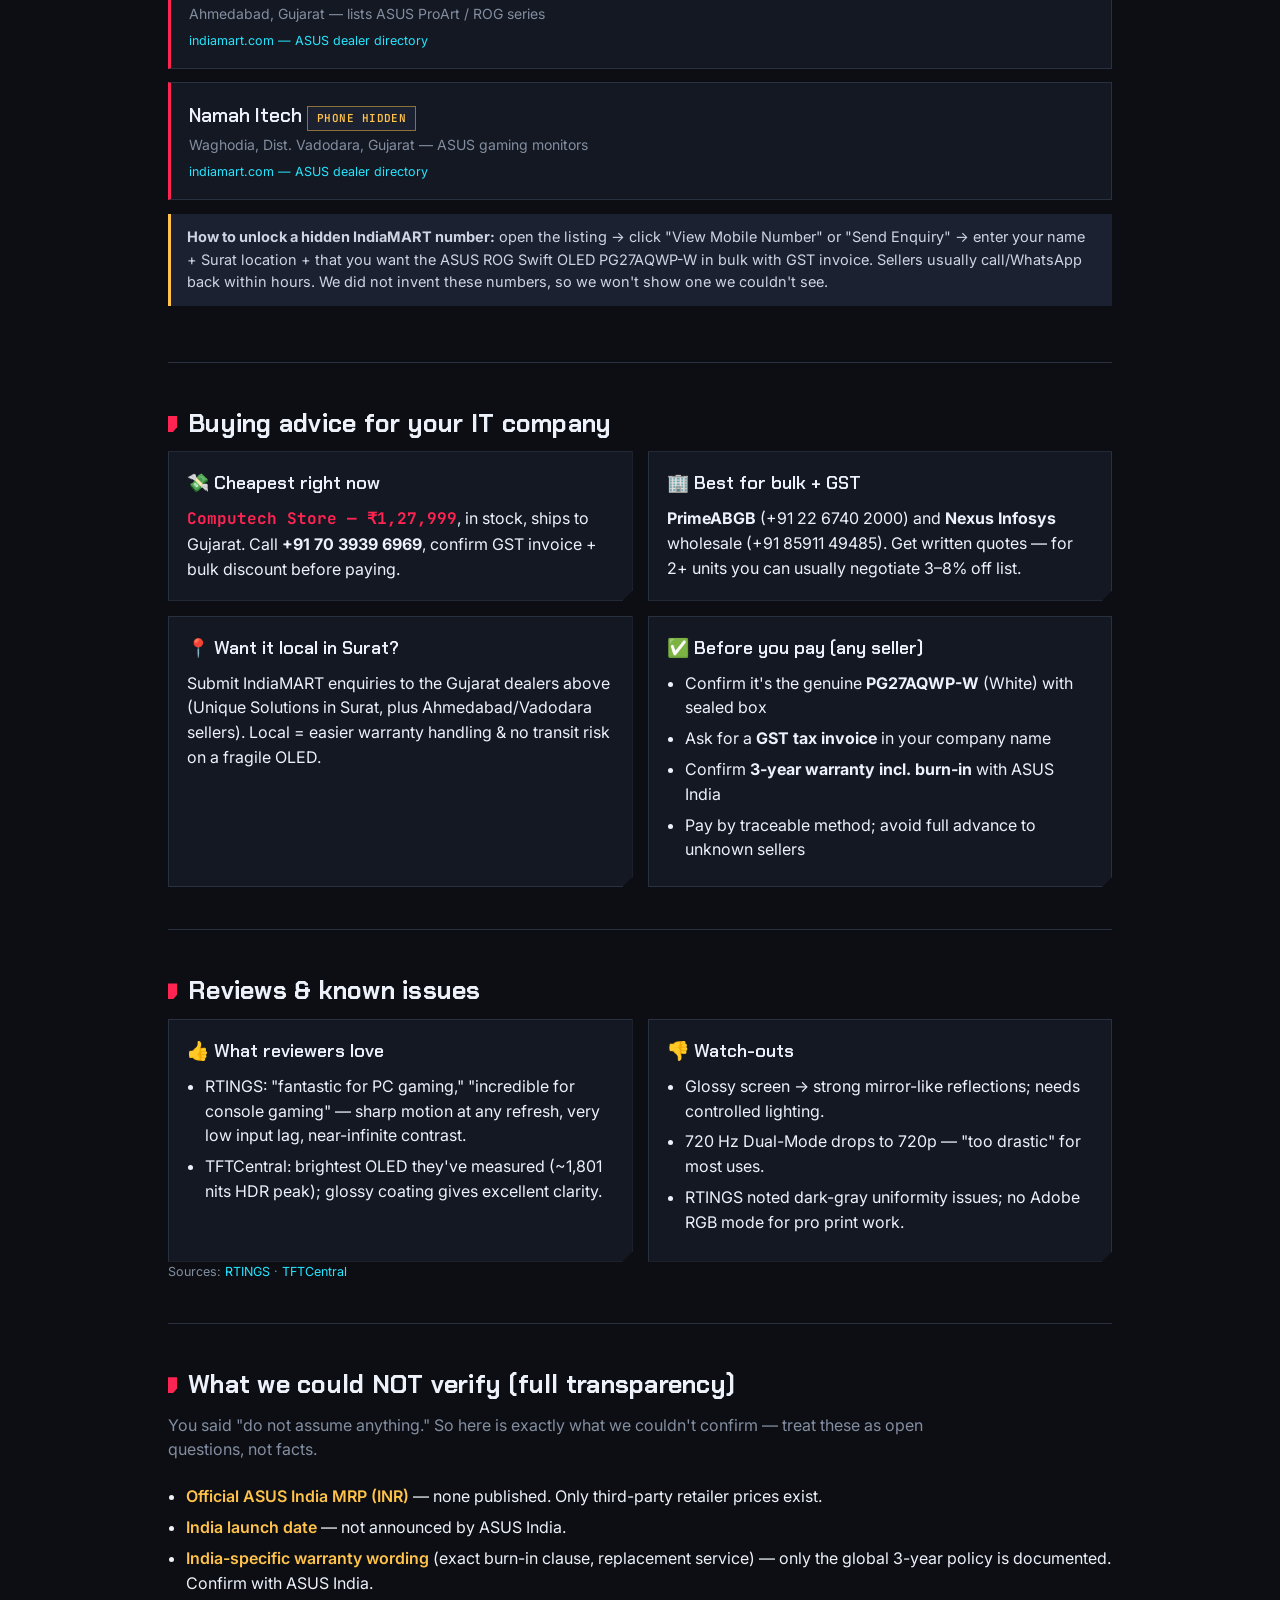
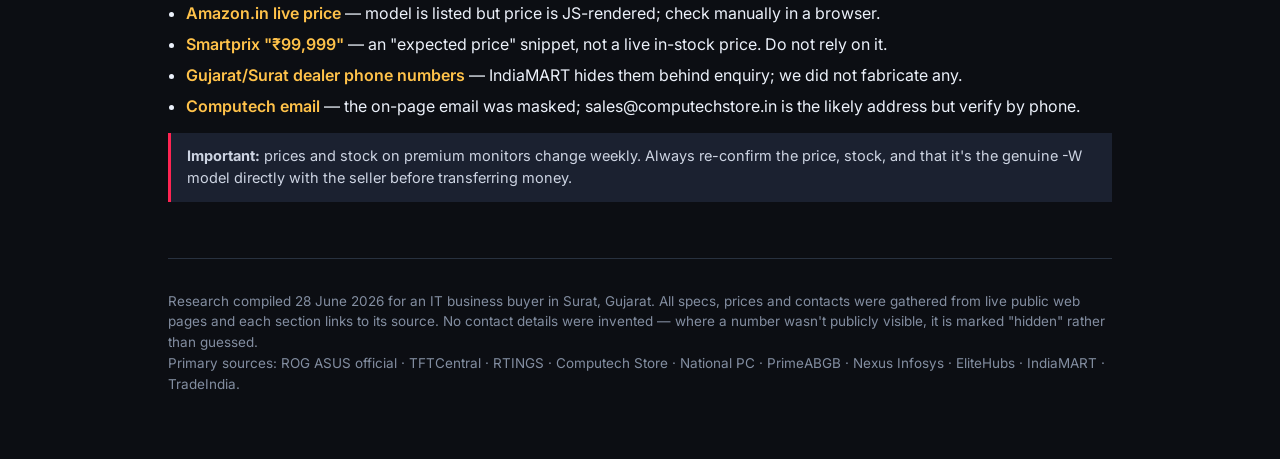
==== commit 95de9587: "Redesign with frontend-design skill: ROG spec-terminal identity Add the anthropics/skills frontend-d" ====
--- a/monitor.html
+++ b/monitor.html
@@ -11,10 +11,10 @@
 
 <div class="topbar">
   <div class="wrap">
-    <span class="brand">ROG <span>India</span> Buyer Guide</span>
-    <a class="tab" href="index.html">Home</a>
+    <span class="brand">ROG<span>·</span>SOURCE</span>
+    <a class="tab" href="index.html">Dealers</a>
     <a class="tab active" href="monitor.html">Monitor</a>
-    <a class="tab" href="router.html">Wi-Fi 7 Router</a>
+    <a class="tab" href="router.html">Router</a>
   </div>
 </div>
 
--- a/styles.css
+++ b/styles.css
@@ -1,94 +1,227 @@
+@import url('https://fonts.googleapis.com/css2?family=Chakra+Petch:wght@500;600;700&family=Inter:wght@400;500;600&family=JetBrains+Mono:wght@500;700&display=swap');
+
 :root{
-  --bg:#0b0d12; --panel:#141821; --panel2:#1b2030; --line:#262c3a;
-  --text:#e8ebf2; --muted:#9aa3b5; --accent:#ff2e63; --accent2:#21d4fd;
-  --good:#37d67a; --warn:#ffc043; --bad:#ff5c5c; --chip:#222838;
+  --ink:#0C0E13; --carbon:#141822; --steel:#1B2130; --edge:#28313F;
+  --paper:#ECF1FA; --mute:#838EA1;
+  --signal:#FF2452; --volt:#25E5FF; --ok:#34E27D; --warn:#FFC24A;
+  --disp:"Chakra Petch","Segoe UI",system-ui,sans-serif;
+  --body:"Inter","Segoe UI",system-ui,sans-serif;
+  --mono:"JetBrains Mono",ui-monospace,"Courier New",monospace;
+  --cut:10px; /* angular corner cut */
 }
-*{box-sizing:border-box}
+*{box-sizing:border-box;margin:0;padding:0}
 html{scroll-behavior:smooth}
-body{margin:0;font-family:"Segoe UI",system-ui,-apple-system,Roboto,Arial,sans-serif;
-  background:var(--bg);color:var(--text);line-height:1.6}
-a{color:var(--accent2);text-decoration:none}
+body{font-family:var(--body);background:var(--ink);color:var(--paper);line-height:1.55;
+  -webkit-font-smoothing:antialiased;overflow-x:hidden}
+a{color:var(--volt);text-decoration:none}
 a:hover{text-decoration:underline}
-.wrap{max-width:1060px;margin:0 auto;padding:0 18px}
-
-/* top product switcher */
-.topbar{background:#0e1118;border-bottom:1px solid var(--line);position:sticky;top:0;z-index:60}
-.topbar .wrap{display:flex;align-items:center;gap:8px;flex-wrap:wrap;padding:10px 18px}
-.topbar .brand{font-weight:700;letter-spacing:.5px;margin-right:auto}
-.topbar .brand span{color:var(--accent)}
-.topbar a.tab{font-size:14px;color:var(--muted);padding:7px 13px;border-radius:8px;border:1px solid transparent}
-.topbar a.tab:hover{background:var(--panel2);color:var(--text);text-decoration:none}
-.topbar a.tab.active{color:var(--text);border-color:var(--line);background:var(--panel)}
-
-header.hero{
-  background:radial-gradient(1200px 400px at 70% -10%,rgba(255,46,99,.25),transparent),
-             radial-gradient(900px 400px at 0% 0%,rgba(33,212,253,.18),transparent),
-             var(--panel);
-  border-bottom:1px solid var(--line);padding:48px 20px 36px}
-.badge{display:inline-block;background:var(--chip);border:1px solid var(--line);
-  color:var(--accent2);font-size:12px;letter-spacing:.5px;padding:5px 12px;border-radius:999px;text-transform:uppercase}
-h1{font-size:clamp(28px,5vw,46px);margin:14px 0 6px;line-height:1.15}
-h1 span{color:var(--accent)}
-.sub{color:var(--muted);font-size:18px;max-width:760px}
-
-nav.sticky{position:sticky;top:49px;z-index:50;background:rgba(11,13,18,.92);
-  backdrop-filter:blur(8px);border-bottom:1px solid var(--line)}
-nav.sticky .wrap{display:flex;gap:6px;flex-wrap:wrap;padding:10px 18px}
-nav.sticky a{color:var(--muted);font-size:14px;padding:7px 12px;border-radius:8px}
-nav.sticky a:hover{background:var(--panel2);color:var(--text);text-decoration:none}
-
-section{padding:40px 0;border-bottom:1px solid var(--line)}
-h2{font-size:26px;margin:0 0 6px;display:flex;align-items:center;gap:10px}
-h2 .dot{width:10px;height:10px;border-radius:50%;background:var(--accent)}
-.lead{color:var(--muted);margin:0 0 22px;max-width:820px}
-.grid{display:grid;gap:16px}
+.wrap{max-width:980px;margin:0 auto;padding:0 18px}
+
+/* faint diagonal grid backdrop */
+body::before{content:"";position:fixed;inset:0;pointer-events:none;z-index:0;opacity:.5;
+  background:
+    repeating-linear-gradient(115deg,transparent 0 38px,rgba(255,255,255,.012) 38px 39px),
+    radial-gradient(1100px 500px at 78% -8%,rgba(255,36,82,.10),transparent 60%),
+    radial-gradient(900px 460px at 5% -5%,rgba(37,229,255,.07),transparent 60%)}
+.topbar,header,nav,main,footer{position:relative;z-index:1}
+
+/* ---------- shared eyebrow / labels ---------- */
+.eyebrow{font-family:var(--mono);font-size:11px;letter-spacing:.32em;text-transform:uppercase;color:var(--mute)}
+
+/* ---------- top bar ---------- */
+.topbar{background:rgba(10,12,17,.9);backdrop-filter:blur(9px);border-bottom:1px solid var(--edge);
+  position:sticky;top:0;z-index:60}
+.topbar .wrap{display:flex;align-items:center;gap:10px;flex-wrap:wrap;min-height:52px;padding:8px 18px}
+.topbar .brand{font-family:var(--disp);font-weight:700;letter-spacing:.06em;margin-right:auto;font-size:15px}
+.topbar .brand span{color:var(--signal)}
+.topbar a.tab{font-family:var(--mono);font-size:12px;letter-spacing:.08em;text-transform:uppercase;
+  color:var(--mute);padding:8px 13px;border:1px solid transparent}
+.topbar a.tab:hover{color:var(--paper);border-color:var(--edge);text-decoration:none;background:var(--steel)}
+.topbar a.tab.active{color:var(--paper);border-color:var(--signal);
+  box-shadow:inset 0 -2px 0 var(--signal)}
+
+/* ---------- detail-page hero ---------- */
+header.hero,.hero{border-bottom:1px solid var(--edge);padding:50px 20px 38px;
+  background:linear-gradient(180deg,rgba(255,36,82,.06),transparent)}
+.badge{display:inline-block;font-family:var(--mono);font-size:11px;letter-spacing:.22em;text-transform:uppercase;
+  color:var(--volt);border:1px solid var(--edge);padding:6px 12px;background:var(--steel)}
+h1{font-family:var(--disp);font-weight:700;font-size:clamp(30px,6vw,52px);line-height:1.04;
+  letter-spacing:-.01em;margin:16px 0 8px}
+h1 span{color:var(--signal)}
+.sub{color:var(--mute);font-size:17px;max-width:720px}
+
+/* ---------- in-page sticky sub-nav ---------- */
+nav.sticky{position:sticky;top:52px;z-index:50;background:rgba(12,14,19,.92);
+  backdrop-filter:blur(8px);border-bottom:1px solid var(--edge)}
+nav.sticky .wrap{display:flex;gap:4px;flex-wrap:wrap;padding:9px 18px}
+nav.sticky a{font-family:var(--mono);font-size:12px;letter-spacing:.04em;color:var(--mute);padding:7px 11px}
+nav.sticky a:hover{background:var(--steel);color:var(--paper);text-decoration:none}
+
+/* ---------- sections / headings ---------- */
+section{padding:42px 0;border-bottom:1px solid var(--edge)}
+h2{font-family:var(--disp);font-weight:700;font-size:25px;letter-spacing:.01em;
+  margin:0 0 8px;display:flex;align-items:center;gap:11px}
+h2 .dot{width:9px;height:16px;background:var(--signal);
+  clip-path:polygon(0 0,100% 0,100% 70%,55% 100%,0 100%)}
+.lead{color:var(--mute);margin:0 0 22px;max-width:780px}
+
+/* ---------- grids / cards ---------- */
+.grid{display:grid;gap:15px}
 .g2{grid-template-columns:repeat(2,1fr)}
 .g3{grid-template-columns:repeat(3,1fr)}
-@media(max-width:780px){.g2,.g3{grid-template-columns:1fr}}
-.card{background:var(--panel);border:1px solid var(--line);border-radius:14px;padding:18px}
-.card h3{margin:0 0 8px;font-size:18px}
-.kpi{font-size:30px;font-weight:700;color:var(--accent2)}
-.kpi small{display:block;font-size:13px;color:var(--muted);font-weight:400;margin-top:2px}
-
-table{width:100%;border-collapse:collapse;font-size:14.5px;overflow:hidden;border-radius:12px}
-table.spec td{padding:11px 14px;border-bottom:1px solid var(--line);vertical-align:top}
-table.spec tr td:first-child{color:var(--muted);width:38%;font-weight:500}
-
-.dealer{background:var(--panel);border:1px solid var(--line);border-radius:14px;padding:18px;margin-bottom:14px}
+@media(max-width:760px){.g2,.g3{grid-template-columns:1fr}}
+.card{background:var(--carbon);border:1px solid var(--edge);padding:18px;
+  clip-path:polygon(0 0,100% 0,100% calc(100% - var(--cut)),calc(100% - var(--cut)) 100%,0 100%)}
+.card h3{font-family:var(--disp);font-weight:600;font-size:18px;margin:0 0 8px}
+.kpi{font-family:var(--mono);font-weight:700;font-size:27px;color:var(--volt);line-height:1.1}
+.kpi small{display:block;font-family:var(--body);font-size:13px;color:var(--mute);font-weight:400;margin-top:6px}
+
+/* ---------- spec tables ---------- */
+table{width:100%;border-collapse:collapse;font-size:14.5px}
+table.spec td{padding:11px 14px;border-bottom:1px solid var(--edge);vertical-align:top}
+table.spec tr td:first-child{color:var(--mute);width:38%;font-family:var(--mono);font-size:12.5px;
+  letter-spacing:.02em;text-transform:uppercase}
+
+/* ---------- dealer blocks (detail pages) ---------- */
+.dealer{background:var(--carbon);border:1px solid var(--edge);border-left:3px solid var(--signal);
+  padding:18px;margin-bottom:13px}
 .dealer .top{display:flex;justify-content:space-between;gap:12px;flex-wrap:wrap;align-items:flex-start}
-.dealer h3{margin:0;font-size:19px}
-.dealer .meta{color:var(--muted);font-size:14px;margin:2px 0 0}
-.price{font-size:22px;font-weight:700;color:var(--good);white-space:nowrap}
-.price small{display:block;font-size:12px;color:var(--muted);font-weight:400}
-.row{display:flex;flex-wrap:wrap;gap:10px 22px;margin-top:12px;font-size:14.5px}
-.row b{color:var(--muted);font-weight:500}
-.tel{font-weight:700;color:var(--text);font-size:16px}
-.chip{display:inline-block;font-size:12px;padding:3px 10px;border-radius:999px;border:1px solid var(--line);background:var(--chip);color:var(--muted)}
-.chip.ok{color:var(--good);border-color:rgba(55,214,122,.4)}
-.chip.no{color:var(--bad);border-color:rgba(255,92,92,.4)}
-.chip.warn{color:var(--warn);border-color:rgba(255,192,67,.4)}
-.chip.star{color:var(--accent);border-color:rgba(255,46,99,.5)}
-.note{background:var(--panel2);border-left:3px solid var(--warn);padding:12px 16px;border-radius:8px;margin:14px 0;font-size:14.5px}
-.note.good{border-left-color:var(--good)}
-.note.bad{border-left-color:var(--bad)}
+.dealer h3{font-family:var(--disp);font-weight:600;margin:0;font-size:19px}
+.dealer .meta{color:var(--mute);font-size:14px;margin:3px 0 0}
+.price{font-family:var(--mono);font-size:20px;font-weight:700;color:var(--ok);white-space:nowrap}
+.price small{display:block;font-family:var(--body);font-size:12px;color:var(--mute);font-weight:400;margin-top:2px}
+.row{display:flex;flex-wrap:wrap;gap:9px 22px;margin-top:13px;font-size:14.5px}
+.row b{color:var(--mute);font-weight:500}
+.tel{font-family:var(--mono);font-weight:700;color:var(--paper);font-size:16px}
+
+/* ---------- chips / pills ---------- */
+.chip{display:inline-block;font-family:var(--mono);font-size:11px;letter-spacing:.04em;
+  padding:3px 9px;border:1px solid var(--edge);color:var(--mute);background:var(--steel)}
+.chip.ok{color:var(--ok);border-color:rgba(52,226,125,.5)}
+.chip.no{color:var(--signal);border-color:rgba(255,36,82,.5)}
+.chip.warn{color:var(--warn);border-color:rgba(255,194,74,.5)}
+.chip.star{color:var(--signal);border-color:rgba(255,36,82,.6);background:rgba(255,36,82,.08)}
+
+/* ---------- notes ---------- */
+.note{background:var(--steel);border-left:3px solid var(--warn);padding:12px 16px;margin:14px 0;font-size:14.5px;color:#cdd4e2}
+.note.good{border-left-color:var(--ok)}
+.note.bad{border-left-color:var(--signal)}
+
+/* ---------- misc detail-page bits ---------- */
 ul.clean{margin:8px 0;padding-left:18px}
 ul.clean li{margin:6px 0}
-.src{font-size:12.5px;color:var(--muted)}
-.feat{display:flex;gap:10px;align-items:flex-start}
+.src{font-size:12.5px;color:var(--mute)}
+.feat{display:flex;gap:11px;align-items:flex-start}
 .feat .ic{font-size:20px;line-height:1}
-footer{padding:30px 0 60px;color:var(--muted);font-size:13.5px}
-.tag{font-size:12px;color:var(--muted);text-transform:uppercase;letter-spacing:.6px;margin:26px 0 10px;border-top:1px dashed var(--line);padding-top:18px}
-.pill-legend{display:flex;gap:14px;flex-wrap:wrap;font-size:13px;color:var(--muted);margin-bottom:16px}
-.verified{color:var(--good);font-weight:600}
+.tag{font-family:var(--mono);font-size:11px;color:var(--mute);text-transform:uppercase;letter-spacing:.18em;
+  margin:26px 0 12px;border-top:1px dashed var(--edge);padding-top:18px}
+.pill-legend{display:flex;gap:14px;flex-wrap:wrap;font-size:12.5px;color:var(--mute);margin-bottom:16px}
+.verified{color:var(--ok);font-weight:600}
 .unverified{color:var(--warn);font-weight:600}
-.big-num{font-weight:700;color:var(--accent)}
-
-/* landing page product cards */
-.product-card{display:block;background:var(--panel);border:1px solid var(--line);border-radius:16px;padding:24px;transition:border-color .15s,transform .15s}
-.product-card:hover{border-color:var(--accent);transform:translateY(-3px);text-decoration:none}
-.product-card .cat{font-size:12px;text-transform:uppercase;letter-spacing:.6px;color:var(--accent2)}
-.product-card h3{font-size:23px;margin:8px 0 6px;color:var(--text)}
-.product-card p{color:var(--muted);margin:0 0 14px;font-size:15px}
-.product-card .go{color:var(--accent);font-weight:600;font-size:14px}
-.product-card .stat{display:flex;gap:20px;flex-wrap:wrap;margin:14px 0 0;font-size:13.5px;color:var(--muted)}
-.product-card .stat b{display:block;color:var(--text);font-size:17px}
+.big-num{font-family:var(--mono);font-weight:700;color:var(--signal)}
+footer{padding:32px 0 64px;color:var(--mute);font-size:13.5px}
+
+/* ===================================================================
+   LANDING PAGE (lp-) — the simple, graphic front door
+   =================================================================== */
+.lp-hero{padding:58px 0 30px;border-bottom:1px solid var(--edge);
+  background:linear-gradient(180deg,rgba(255,36,82,.08),transparent 70%)}
+.lp-hero .eyebrow{display:block;margin-bottom:16px}
+.lp-hero h1{font-size:clamp(34px,8vw,68px);max-width:14ch}
+.lp-hero h1 .slash{color:var(--volt)}
+.lp-hero .sub{margin-top:14px;font-size:18px}
+
+/* product entry tiles in hero */
+.lp-entry{display:grid;grid-template-columns:1fr 1fr;gap:14px;margin-top:30px}
+@media(max-width:680px){.lp-entry{grid-template-columns:1fr}}
+.lp-tile{display:block;background:var(--carbon);border:1px solid var(--edge);padding:20px;
+  clip-path:polygon(0 0,100% 0,100% calc(100% - 14px),calc(100% - 14px) 100%,0 100%);
+  transition:border-color .18s,transform .18s}
+.lp-tile:hover{border-color:var(--signal);transform:translateY(-3px);text-decoration:none}
+.lp-tile .ico{font-size:32px}
+.lp-tile .nm{font-family:var(--disp);font-weight:700;font-size:20px;margin:8px 0 2px}
+.lp-tile .ds{color:var(--mute);font-size:13.5px}
+.lp-tile .dat{font-family:var(--mono);font-weight:700;font-size:18px;margin-top:14px;color:var(--ok)}
+.lp-tile .dat.warn{color:var(--warn);font-size:15px}
+.lp-tile .jump{font-family:var(--mono);font-size:12px;color:var(--volt);margin-top:12px;letter-spacing:.06em}
+
+/* product section on landing */
+.lp-prod{padding:46px 0 12px;border-bottom:1px solid var(--edge)}
+.lp-phead{display:flex;align-items:flex-end;gap:16px;flex-wrap:wrap;
+  background:var(--carbon);border:1px solid var(--edge);border-left:4px solid var(--signal);
+  padding:18px 20px;clip-path:polygon(0 0,100% 0,100% calc(100% - 12px),calc(100% - 12px) 100%,0 100%)}
+.lp-phead.router{border-left-color:var(--volt)}
+.lp-phead .ico{font-size:34px;line-height:1}
+.lp-phead .who{flex:1 1 240px}
+.lp-phead .who .nm{font-family:var(--disp);font-weight:700;font-size:23px;line-height:1.1}
+.lp-phead .who .ds{font-family:var(--mono);font-size:12px;letter-spacing:.04em;color:var(--mute);margin-top:5px}
+.lp-phead .readout{text-align:right;font-family:var(--mono)}
+.lp-phead .readout .big{font-size:24px;font-weight:700;color:var(--ok)}
+.lp-phead .readout .big.warn{font-size:17px;color:var(--warn)}
+.lp-phead .readout .lbl{font-size:11px;color:var(--mute);letter-spacing:.1em;text-transform:uppercase}
+
+.lp-listlabel{font-family:var(--mono);font-size:11px;letter-spacing:.2em;text-transform:uppercase;
+  color:var(--mute);margin:22px 4px 10px}
+
+/* contact tag — the signature element */
+.lp-tag{display:flex;align-items:center;gap:14px;background:var(--carbon);border:1px solid var(--edge);
+  padding:14px 16px;margin-bottom:11px;
+  clip-path:polygon(14px 0,100% 0,100% 100%,0 100%,0 14px)} /* notch top-left */
+.lp-tag:hover{border-color:#3a4658}
+.lp-rank{font-family:var(--mono);font-weight:700;font-size:13px;color:var(--ink);
+  background:var(--ok);min-width:30px;height:30px;display:flex;align-items:center;justify-content:center;flex:0 0 auto}
+.lp-rank.r2{background:var(--volt)} .lp-rank.r3{background:#6b7689;color:var(--paper)}
+.lp-rank.lead{background:transparent;color:var(--volt);border:1px solid var(--volt)}
+.lp-who{flex:1 1 auto;min-width:0}
+.lp-who .n{font-family:var(--disp);font-weight:600;font-size:16.5px}
+.lp-who .l{font-size:13px;color:var(--mute)}
+.lp-who .s{display:inline-block;font-family:var(--mono);font-size:11px;letter-spacing:.03em;margin-top:5px;
+  padding:2px 8px;border:1px solid var(--edge);color:var(--mute)}
+.lp-who .s.ok{color:var(--ok);border-color:rgba(52,226,125,.45)}
+.lp-who .s.warn{color:var(--warn);border-color:rgba(255,194,74,.45)}
+.lp-who .s.blue{color:var(--volt);border-color:rgba(37,229,255,.45)}
+
+/* CALL button — primary action, angular */
+a.lp-call{flex:0 0 auto;display:inline-flex;align-items:center;gap:8px;font-family:var(--mono);font-weight:700;
+  font-size:14px;letter-spacing:.02em;padding:11px 16px;background:var(--signal);color:#fff;
+  clip-path:polygon(8px 0,100% 0,100% 100%,0 100%,0 100%);transition:filter .15s,transform .15s}
+a.lp-call:hover{filter:brightness(1.12);text-decoration:none;transform:translateX(2px)}
+a.lp-call.alt{background:var(--volt);color:var(--ink)}
+a.lp-call.ghost{background:transparent;color:var(--volt);border:1px solid var(--volt)}
+
+/* field notes (collected info, revealed on scroll) */
+.lp-notes{margin-top:24px;background:var(--steel);border:1px solid var(--edge);padding:18px 20px;
+  clip-path:polygon(0 0,100% 0,100% calc(100% - 12px),calc(100% - 12px) 100%,0 100%)}
+.lp-notes .nh{font-family:var(--mono);font-size:11px;letter-spacing:.2em;text-transform:uppercase;color:var(--volt);margin-bottom:12px}
+.lp-notes dl{display:grid;grid-template-columns:auto 1fr;gap:8px 16px;font-size:14px}
+.lp-notes dt{font-family:var(--mono);font-size:12px;color:var(--mute);text-transform:uppercase;letter-spacing:.03em}
+.lp-notes dd{color:var(--paper)}
+.lp-notes .warnline{margin-top:12px;font-size:13px;color:var(--warn);font-family:var(--mono)}
+
+/* full-dossier link bar — go to new space for more info */
+.lp-dossier{display:flex;align-items:center;justify-content:space-between;gap:14px;flex-wrap:wrap;
+  margin:22px 0 6px;padding:18px 20px;background:linear-gradient(90deg,rgba(37,229,255,.10),transparent);
+  border:1px solid var(--edge);border-left:4px solid var(--volt);
+  clip-path:polygon(0 0,100% 0,100% calc(100% - 12px),calc(100% - 12px) 100%,0 100%);
+  transition:border-color .15s}
+.lp-dossier:hover{border-left-color:var(--signal);text-decoration:none}
+.lp-dossier .t{font-family:var(--disp);font-weight:600;font-size:17px;color:var(--paper)}
+.lp-dossier .t small{display:block;font-family:var(--body);font-weight:400;font-size:13px;color:var(--mute);margin-top:3px}
+.lp-dossier .go{font-family:var(--mono);font-weight:700;font-size:15px;color:var(--volt);white-space:nowrap}
+
+.lp-foot{padding:30px 0 60px;color:var(--mute);font-size:13px}
+.lp-foot .mark{font-family:var(--disp);font-weight:700;letter-spacing:.06em;color:var(--paper)}
+.lp-foot .mark span{color:var(--signal)}
+
+@media(max-width:680px){
+  .lp-phead{align-items:flex-start}
+  .lp-phead .who{flex:1 1 100%}
+  .lp-phead .ds{white-space:normal;overflow-wrap:anywhere}
+  .lp-phead .readout{text-align:left}
+  .lp-tag{flex-wrap:wrap}
+  a.lp-call{width:100%;justify-content:center}
+  .lp-notes dl{grid-template-columns:1fr}
+}
+@media(prefers-reduced-motion:reduce){
+  *{transition:none!important;scroll-behavior:auto!important}
+}
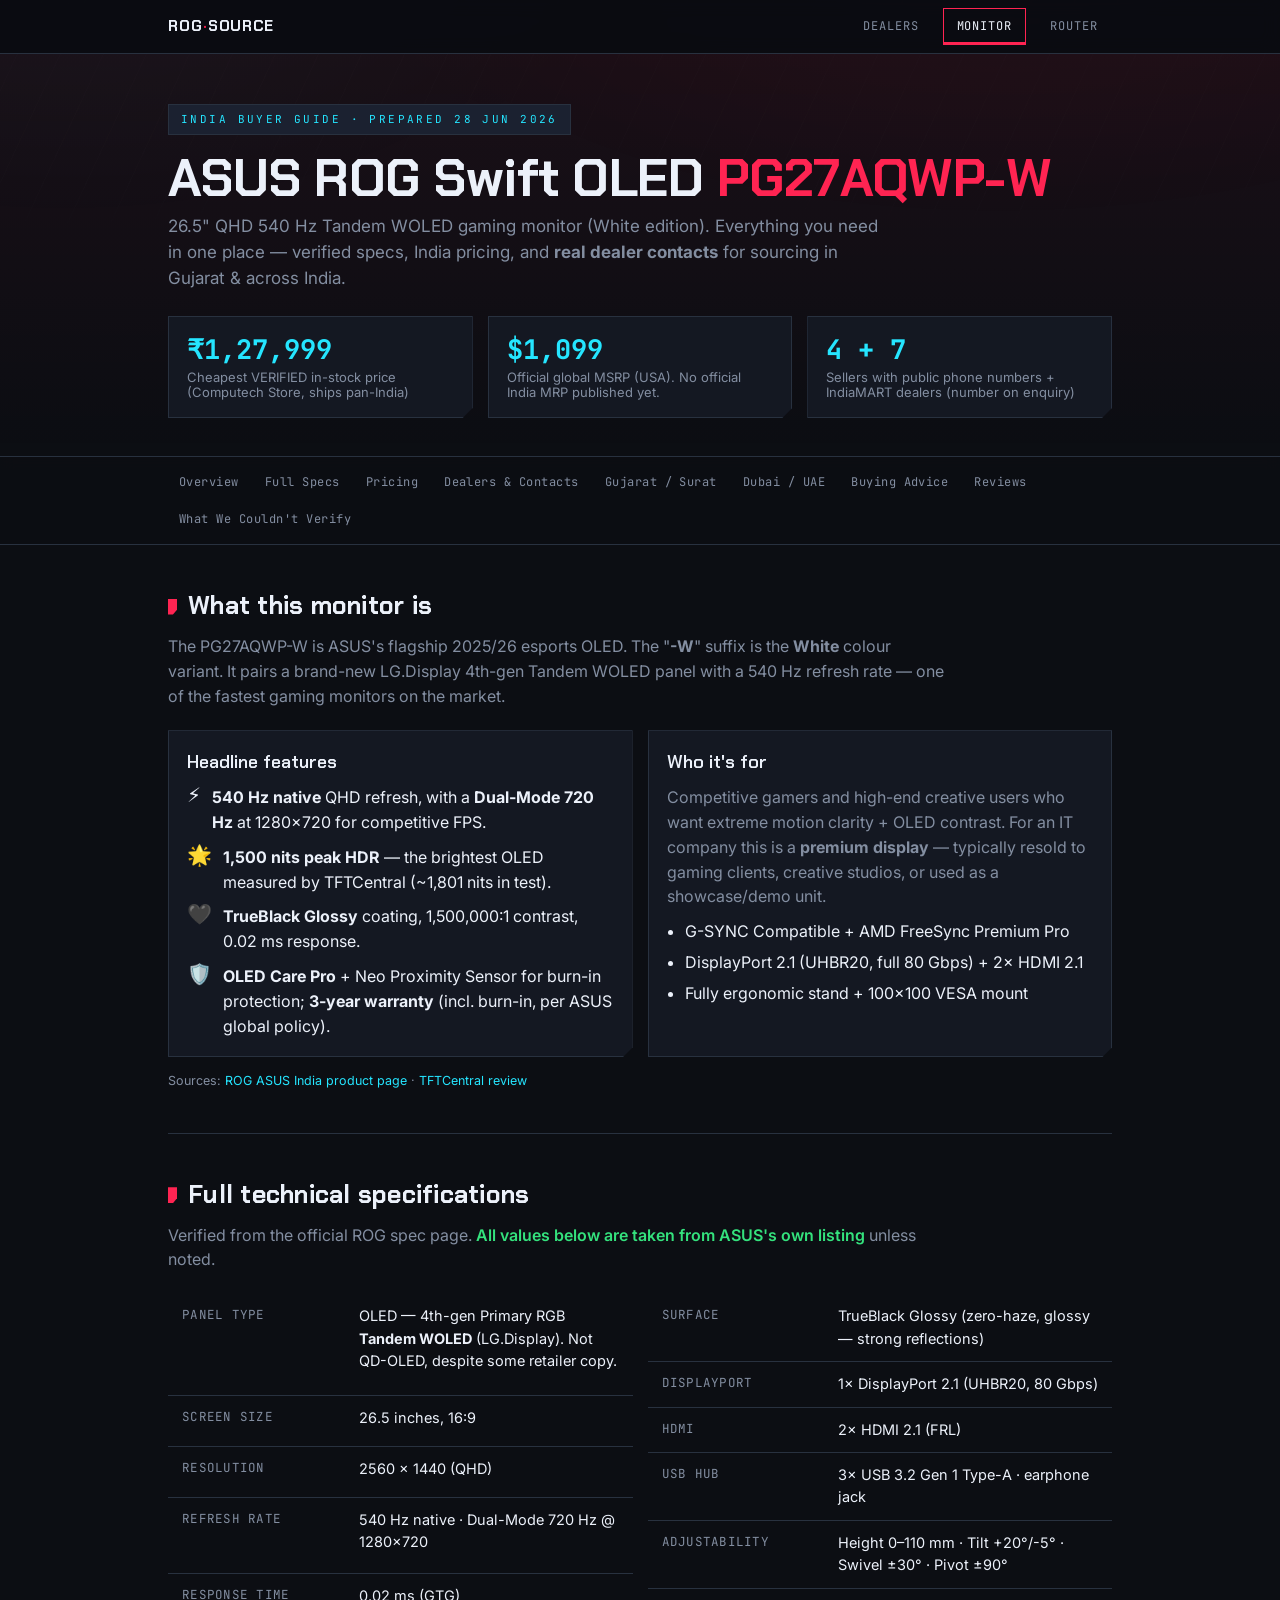
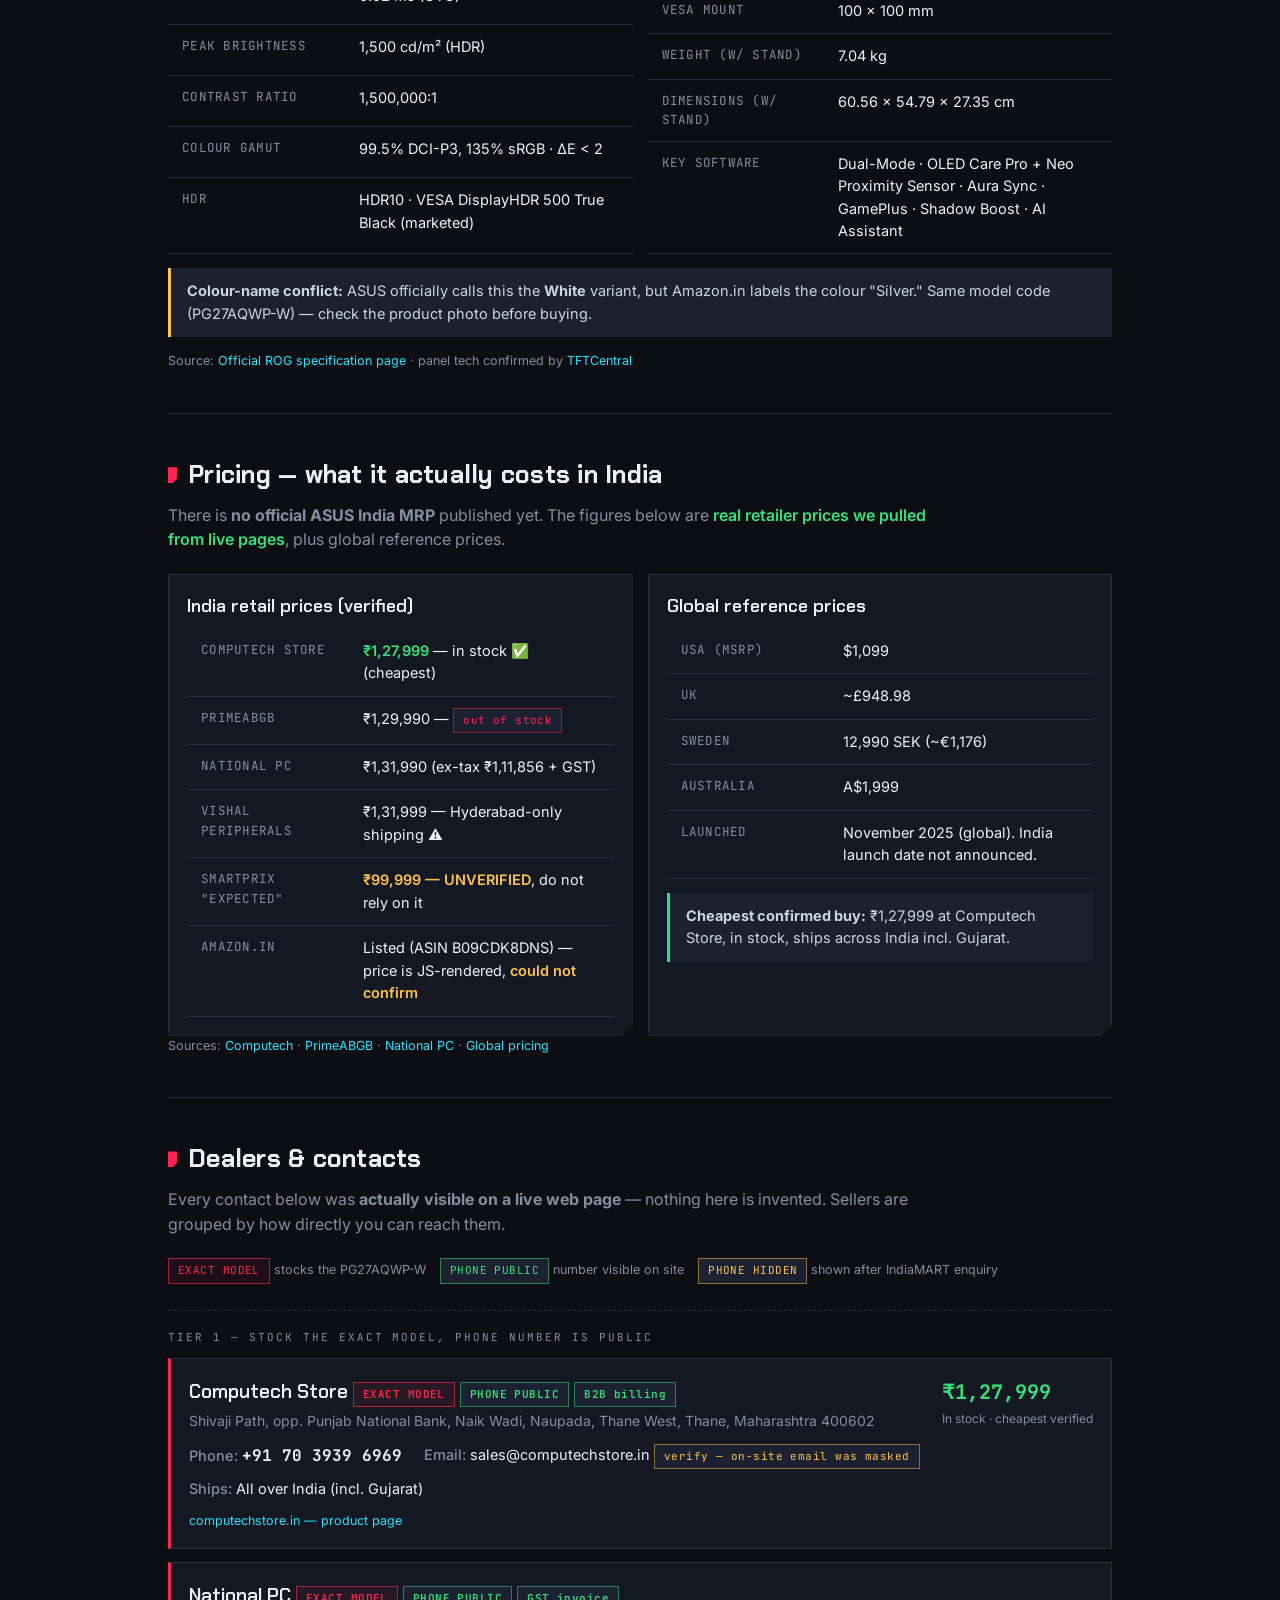
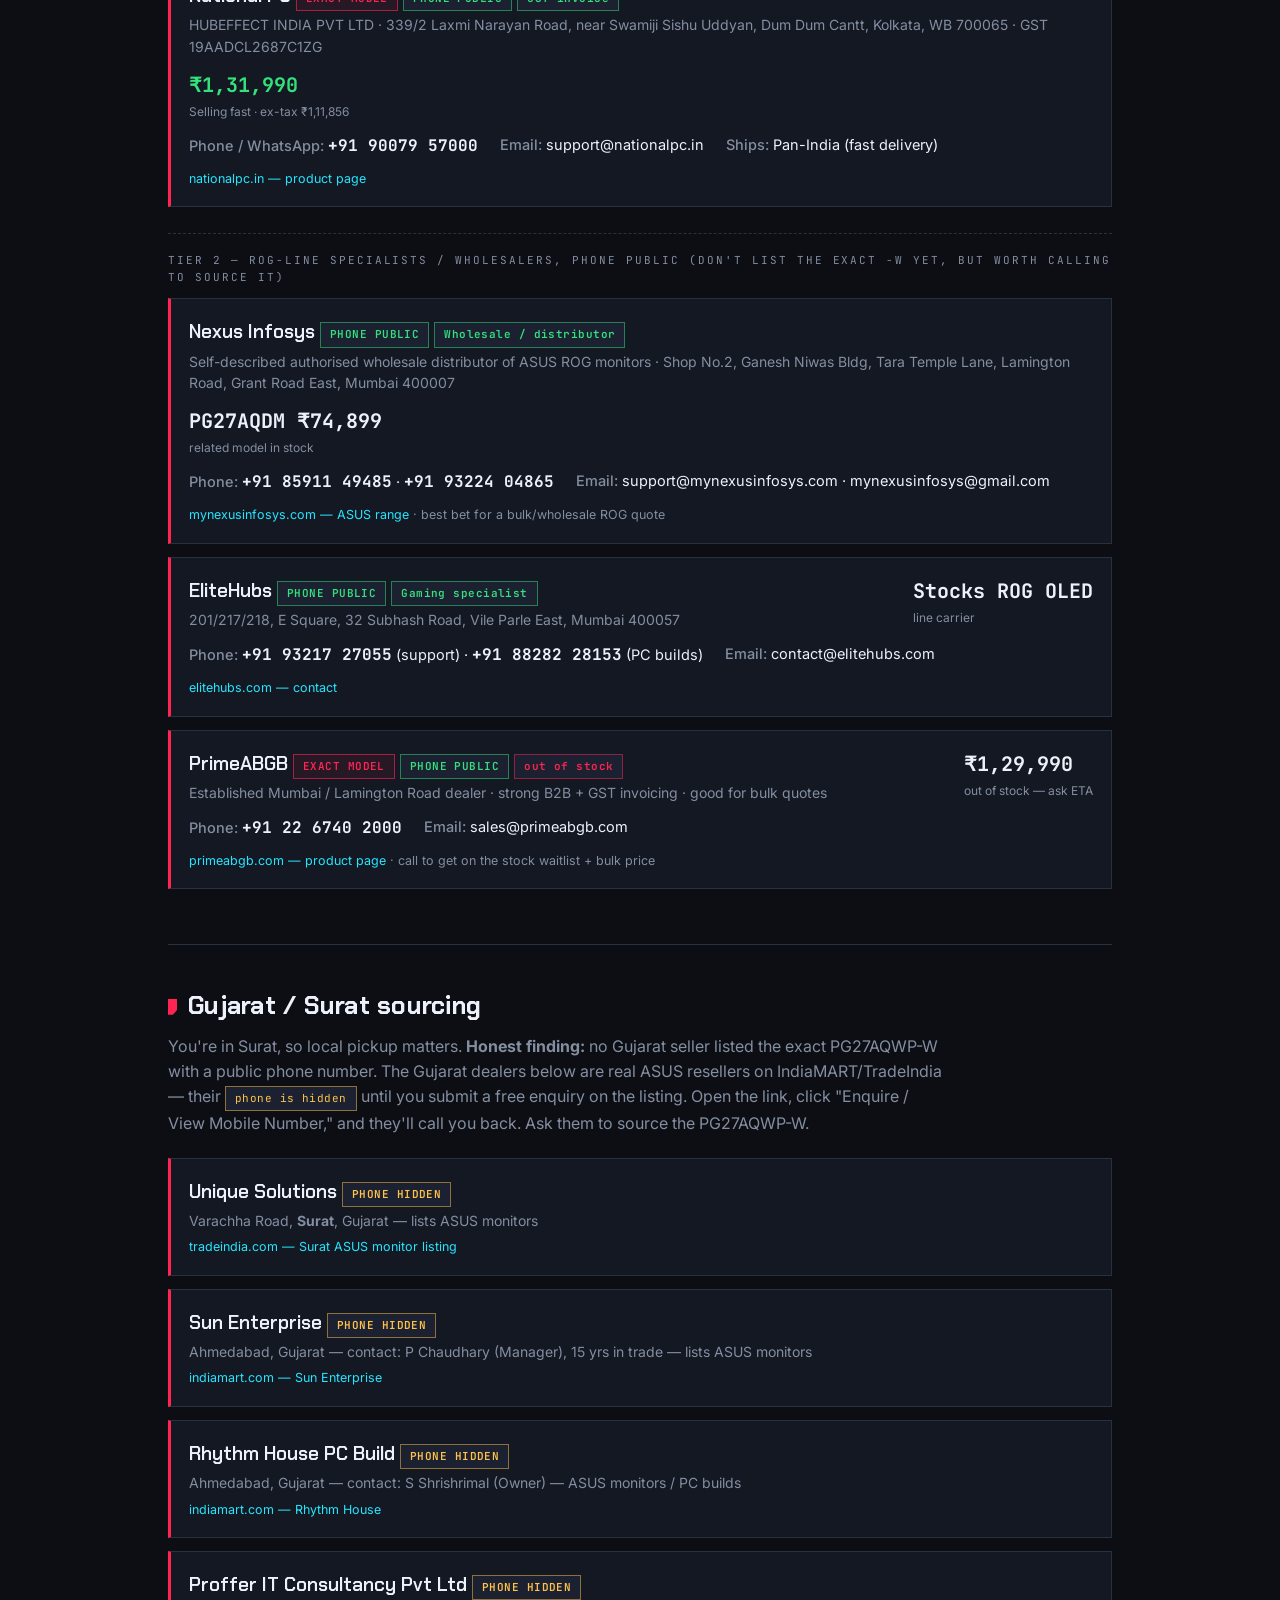
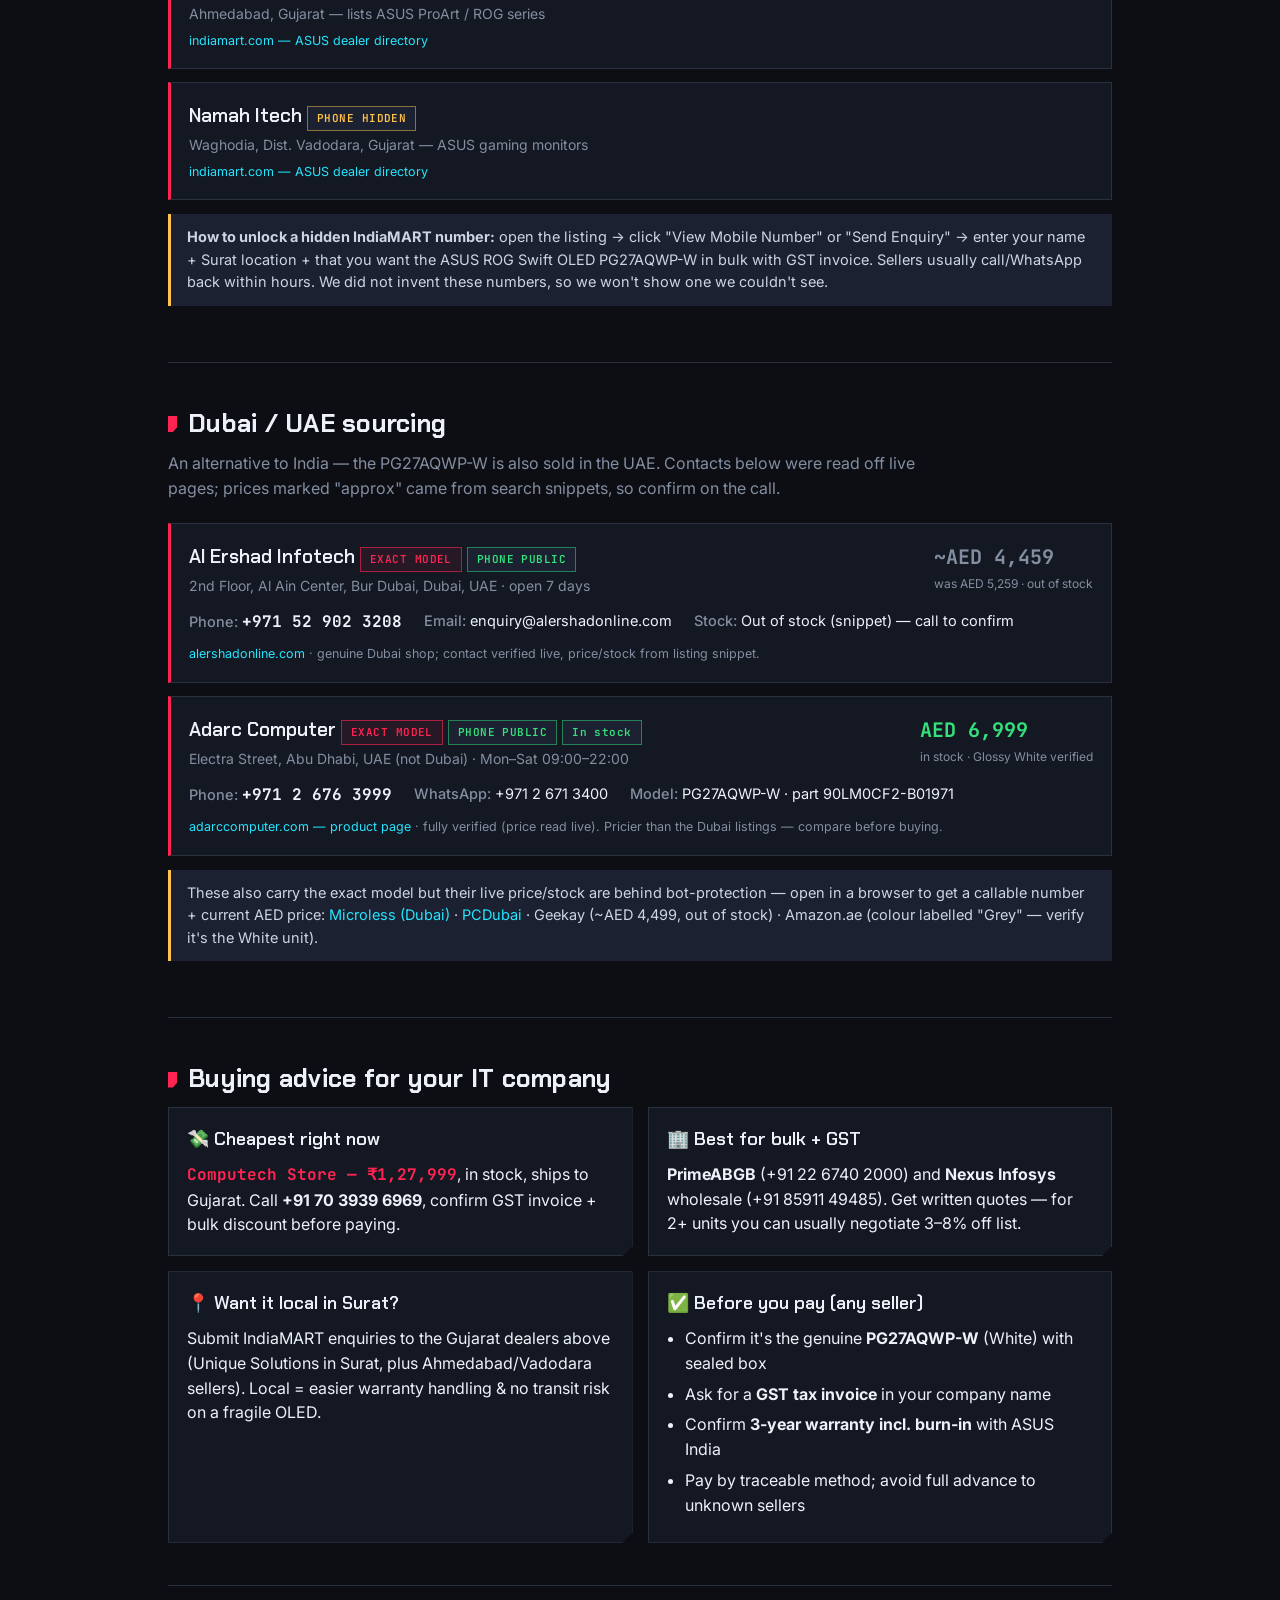
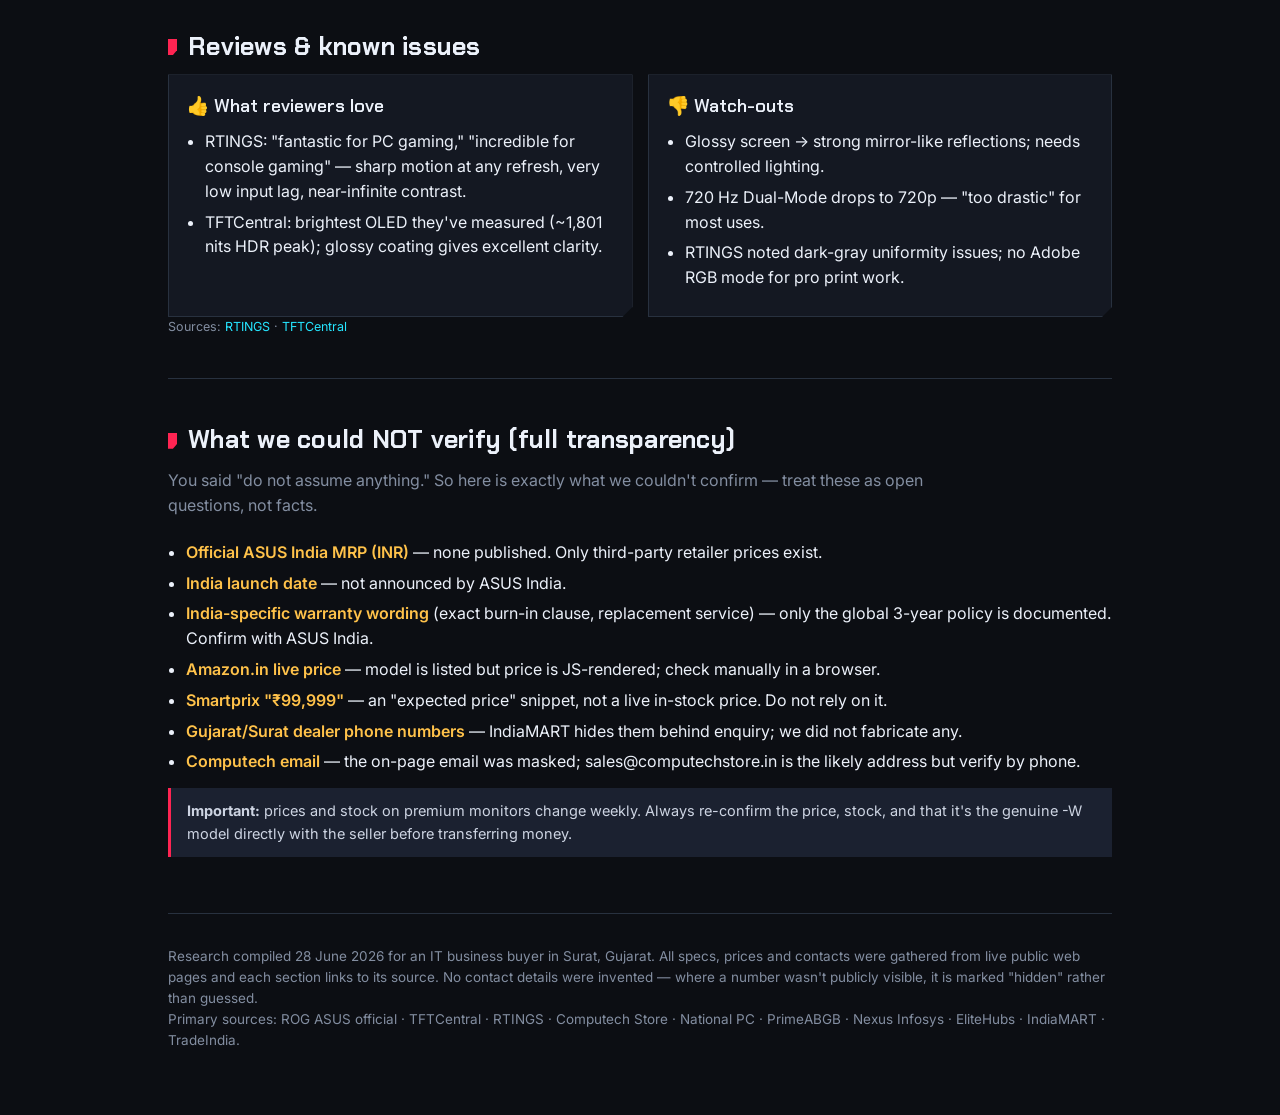
==== commit bae59ddb: "Add Dubai / UAE dealers as an alternative source Research and add verified UAE sellers for both prod" ====
--- a/monitor.html
+++ b/monitor.html
@@ -38,6 +38,7 @@
     <a href="#price">Pricing</a>
     <a href="#dealers">Dealers &amp; Contacts</a>
     <a href="#gujarat">Gujarat / Surat</a>
+    <a href="#uae">Dubai / UAE</a>
     <a href="#advice">Buying Advice</a>
     <a href="#reviews">Reviews</a>
     <a href="#honesty">What We Couldn't Verify</a>
@@ -264,6 +265,46 @@
   <div class="note"><strong>How to unlock a hidden IndiaMART number:</strong> open the listing → click "View Mobile Number" or "Send Enquiry" → enter your name + Surat location + that you want the ASUS ROG Swift OLED PG27AQWP-W in bulk with GST invoice. Sellers usually call/WhatsApp back within hours. We did not invent these numbers, so we won't show one we couldn't see.</div>
 </section>
 
+<!-- UAE -->
+<section id="uae">
+  <h2><span class="dot"></span>Dubai / UAE sourcing</h2>
+  <p class="lead">An alternative to India — the PG27AQWP-W is also sold in the UAE. Contacts below were read off live pages; prices marked "approx" came from search snippets, so confirm on the call.</p>
+
+  <div class="dealer">
+    <div class="top">
+      <div>
+        <h3>Al Ershad Infotech <span class="chip star">EXACT MODEL</span> <span class="chip ok">PHONE PUBLIC</span></h3>
+        <p class="meta">2nd Floor, Al Ain Center, Bur Dubai, Dubai, UAE · open 7 days</p>
+      </div>
+      <div class="price" style="color:var(--mute)">~AED 4,459<small>was AED 5,259 · out of stock</small></div>
+    </div>
+    <div class="row">
+      <span><b>Phone:</b> <span class="tel">+971 52 902 3208</span></span>
+      <span><b>Email:</b> enquiry@alershadonline.com</span>
+      <span><b>Stock:</b> Out of stock (snippet) — call to confirm</span>
+    </div>
+    <p class="src" style="margin-top:10px"><a href="https://www.alershadonline.com" target="_blank" rel="noopener">alershadonline.com</a> · genuine Dubai shop; contact verified live, price/stock from listing snippet.</p>
+  </div>
+
+  <div class="dealer">
+    <div class="top">
+      <div>
+        <h3>Adarc Computer <span class="chip star">EXACT MODEL</span> <span class="chip ok">PHONE PUBLIC</span> <span class="chip ok">In stock</span></h3>
+        <p class="meta">Electra Street, Abu Dhabi, UAE (not Dubai) · Mon–Sat 09:00–22:00</p>
+      </div>
+      <div class="price">AED 6,999<small>in stock · Glossy White verified</small></div>
+    </div>
+    <div class="row">
+      <span><b>Phone:</b> <span class="tel">+971 2 676 3999</span></span>
+      <span><b>WhatsApp:</b> +971 2 671 3400</span>
+      <span><b>Model:</b> PG27AQWP-W · part 90LM0CF2-B01971</span>
+    </div>
+    <p class="src" style="margin-top:10px"><a href="https://www.adarccomputer.com/product/asus-rog-swift-oled-pg27aqwp-w-27-gaming-monitor-1440p-tandem-oled-dual-mode-540hz720hz-002ms-displayport-21-glossy-white-90lm0cf2-b01971" target="_blank" rel="noopener">adarccomputer.com — product page</a> · fully verified (price read live). Pricier than the Dubai listings — compare before buying.</p>
+  </div>
+
+  <div class="note">These also carry the exact model but their live price/stock are behind bot-protection — open in a browser to get a callable number + current AED price: <a href="https://uae.microless.com/product/asus-rog-swift-oled-pg27aqwp-w-gaming-monitor-27-woled-display-dualqhd-resolution-540hz-refresh-rate-0-02ns-gtg-response-time-freesync-premium-pro-g-sync-compatible-90lm0cf2-b01971/" target="_blank" rel="noopener">Microless (Dubai)</a> · <a href="https://pcdubai.com/product/asus-rog-swift-oled-pg27aqwp-w-27-540hz-0-02ms-woled-gaming-monitor-black/" target="_blank" rel="noopener">PCDubai</a> · Geekay (~AED 4,499, out of stock) · Amazon.ae (colour labelled "Grey" — verify it's the White unit).</div>
+</section>
+
 <!-- ADVICE -->
 <section id="advice">
   <h2><span class="dot"></span>Buying advice for your IT company</h2>
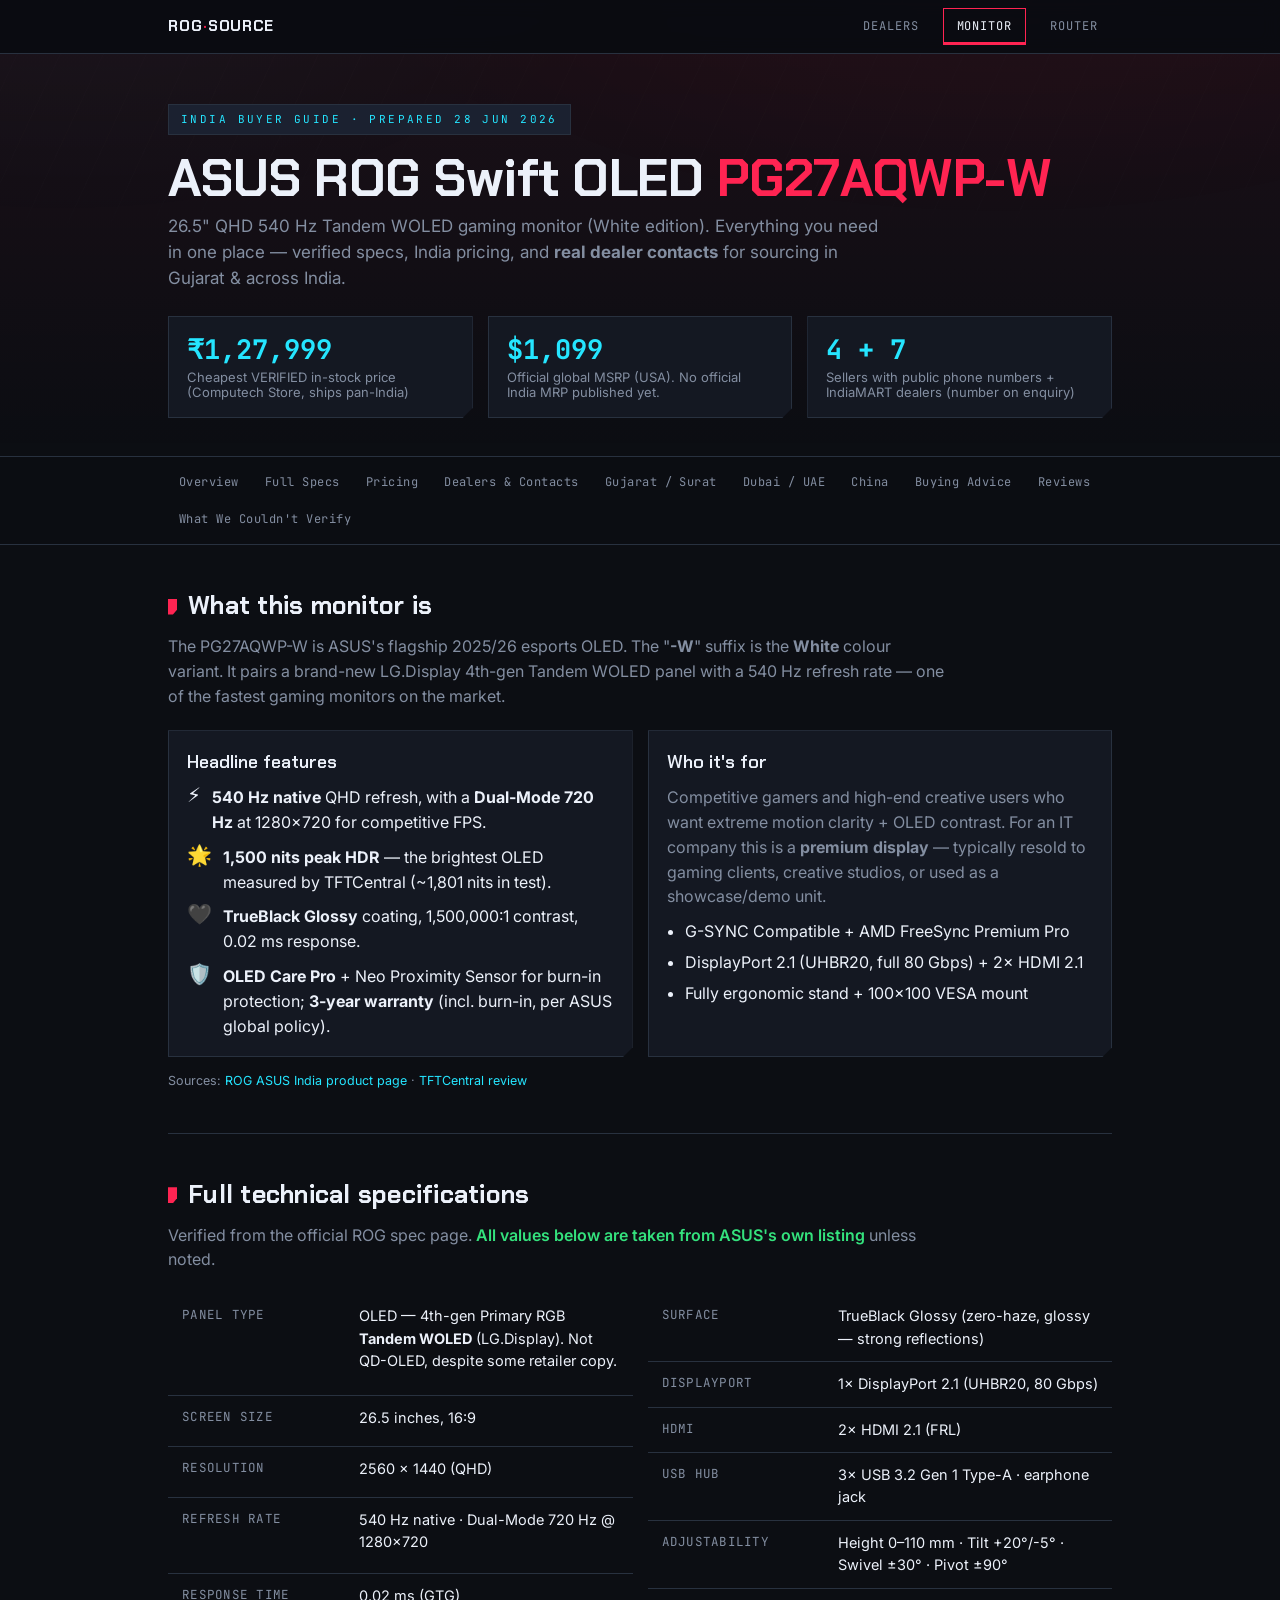
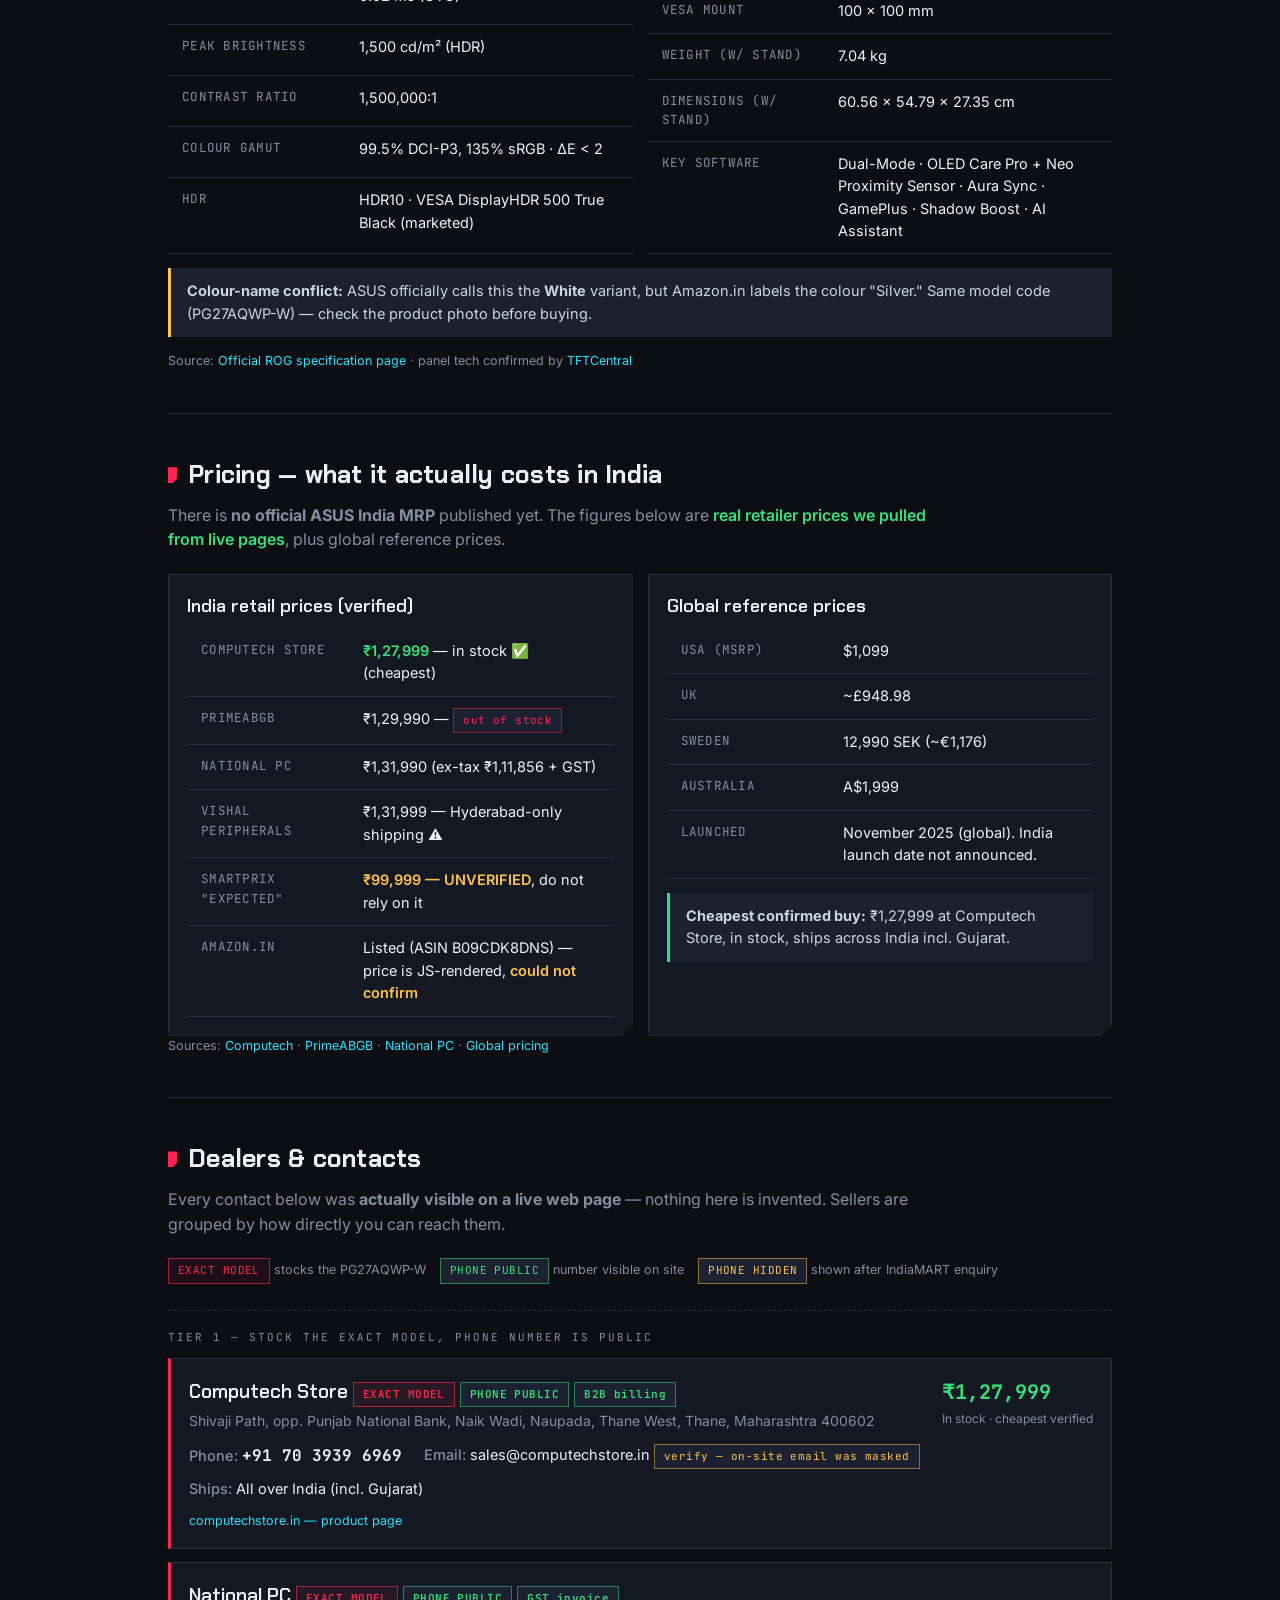
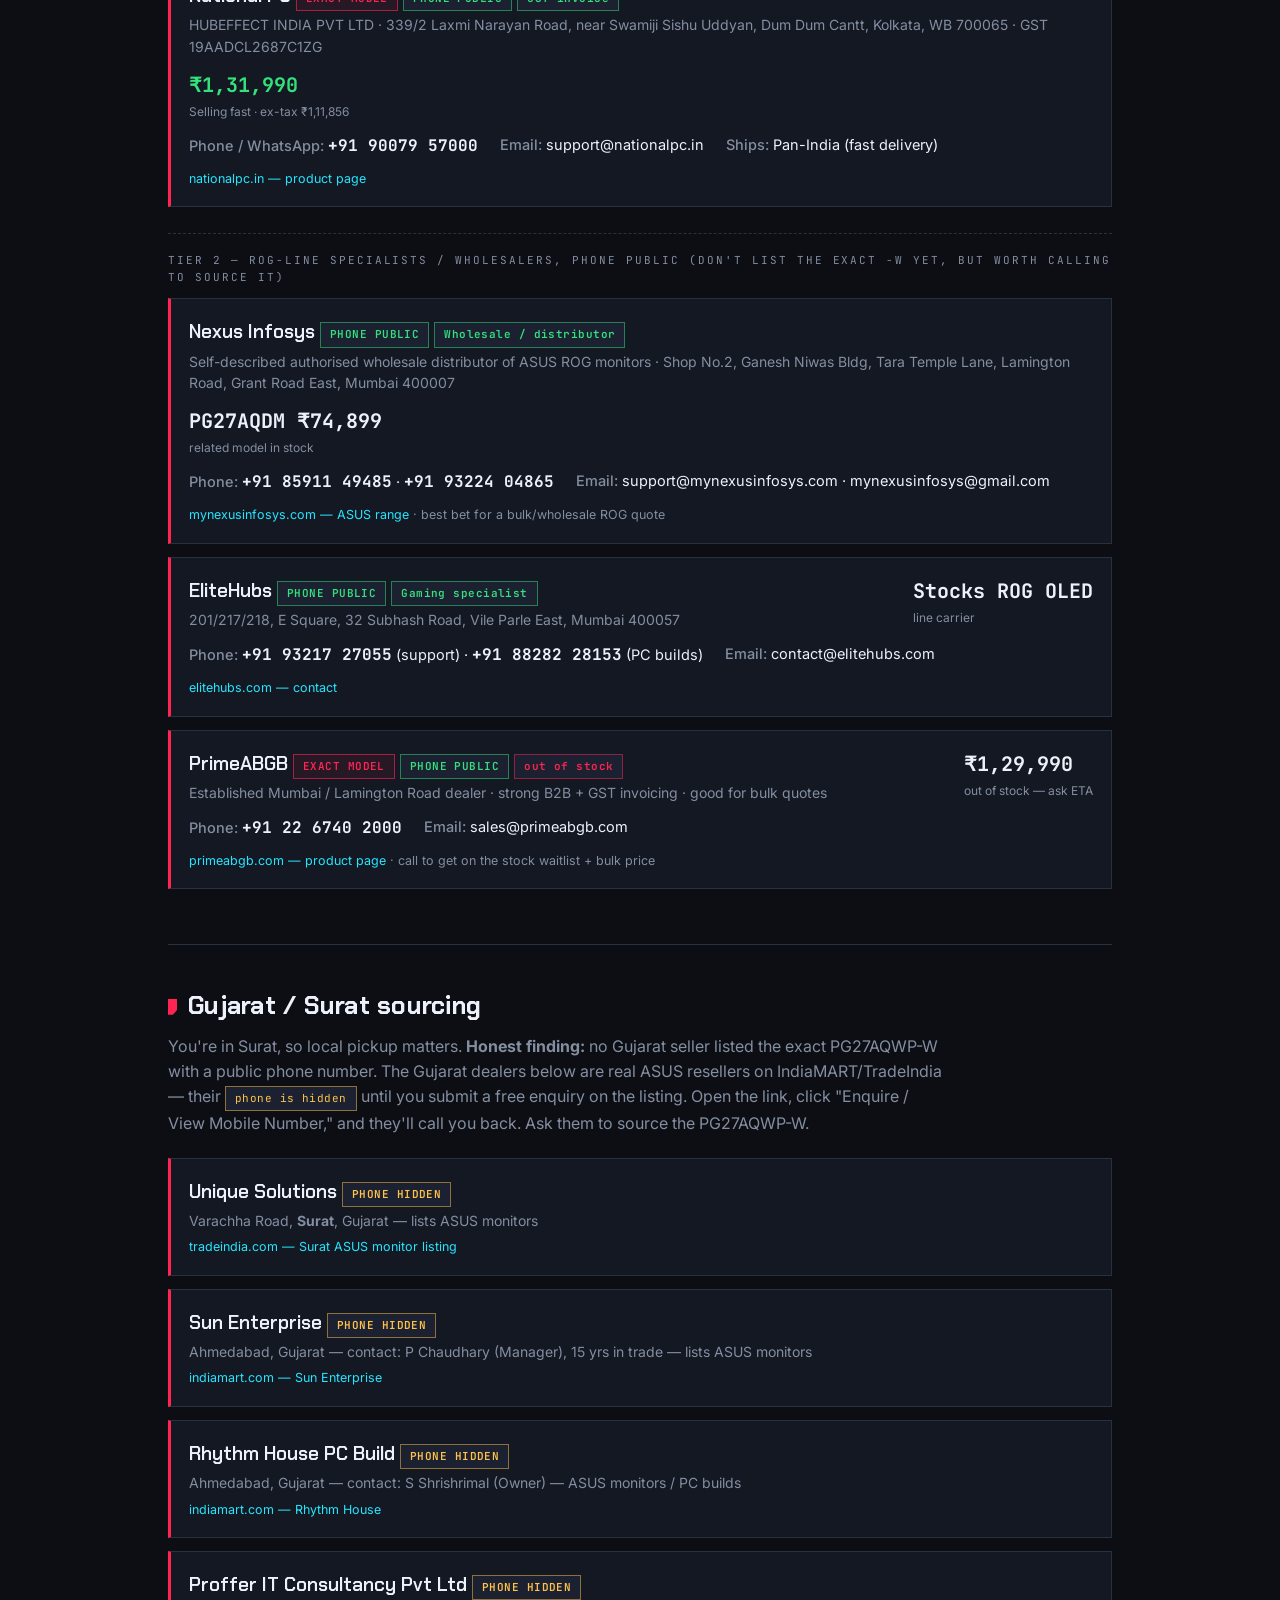
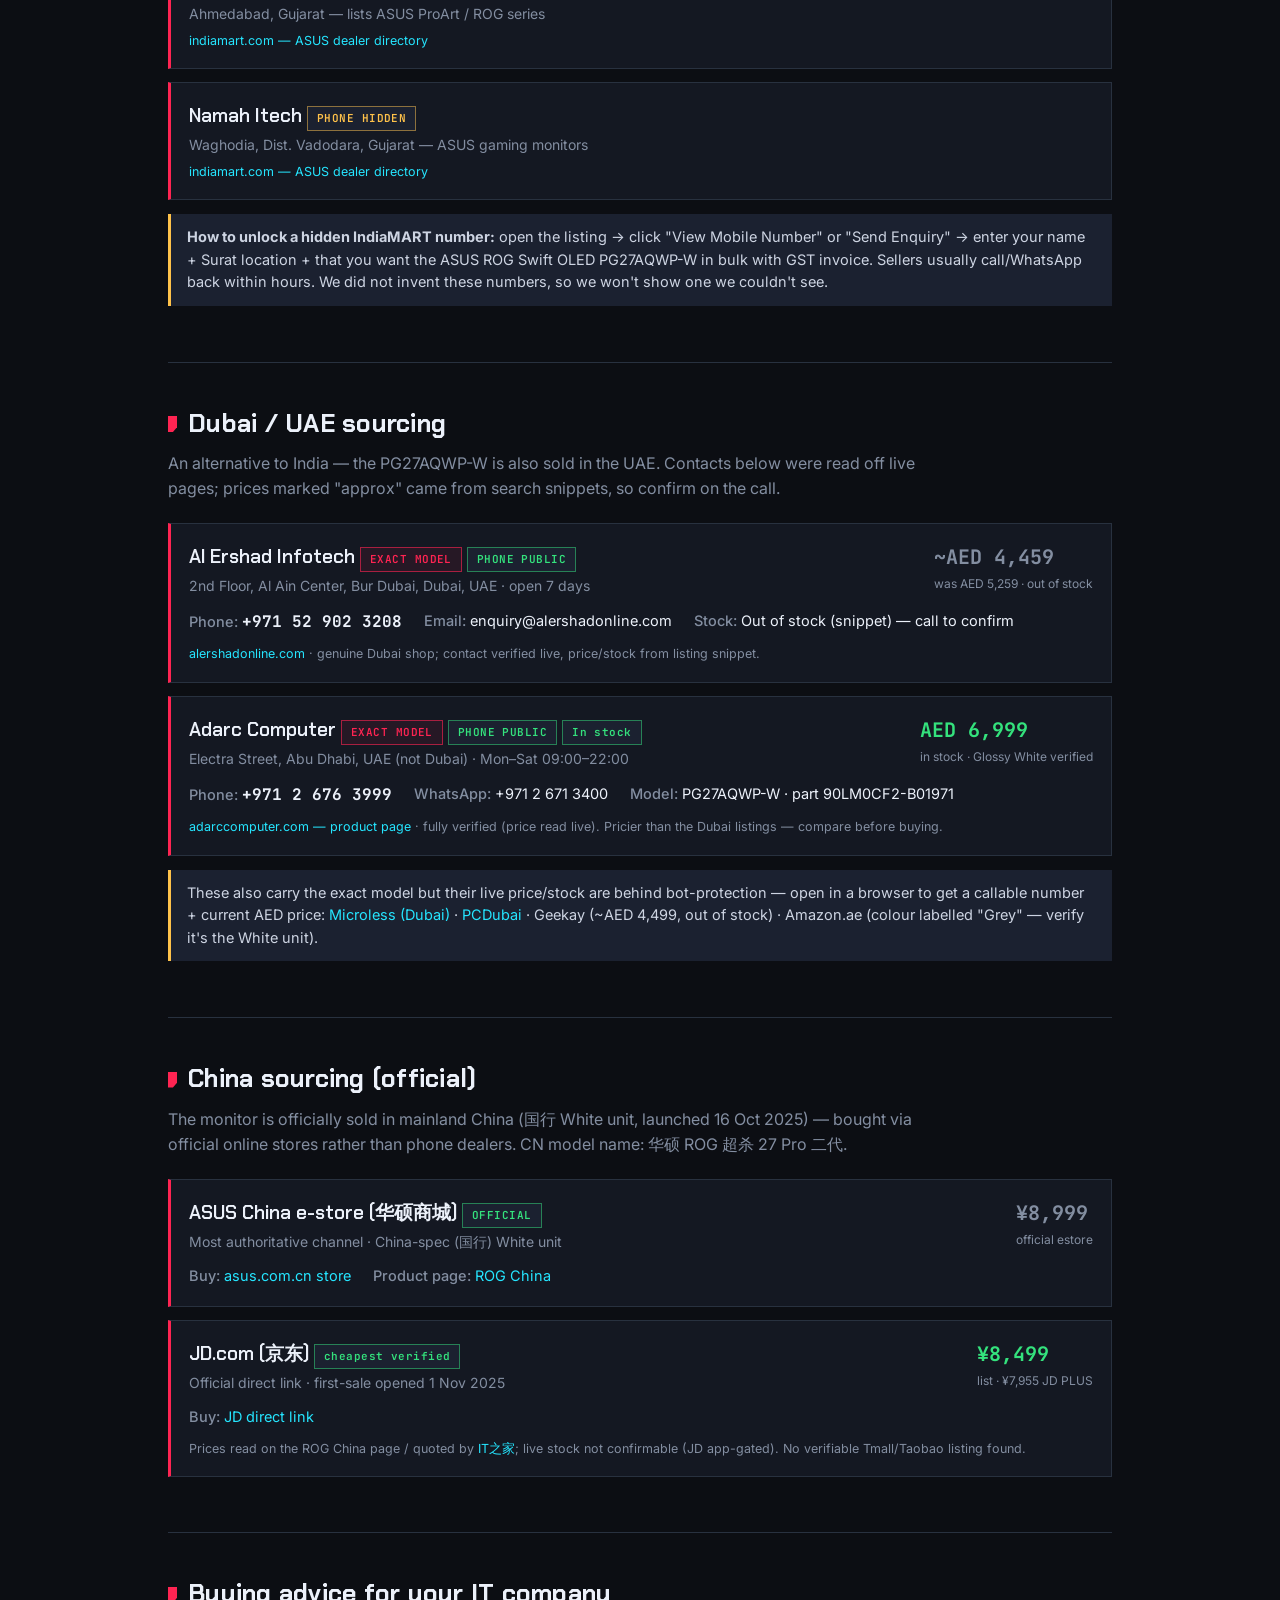
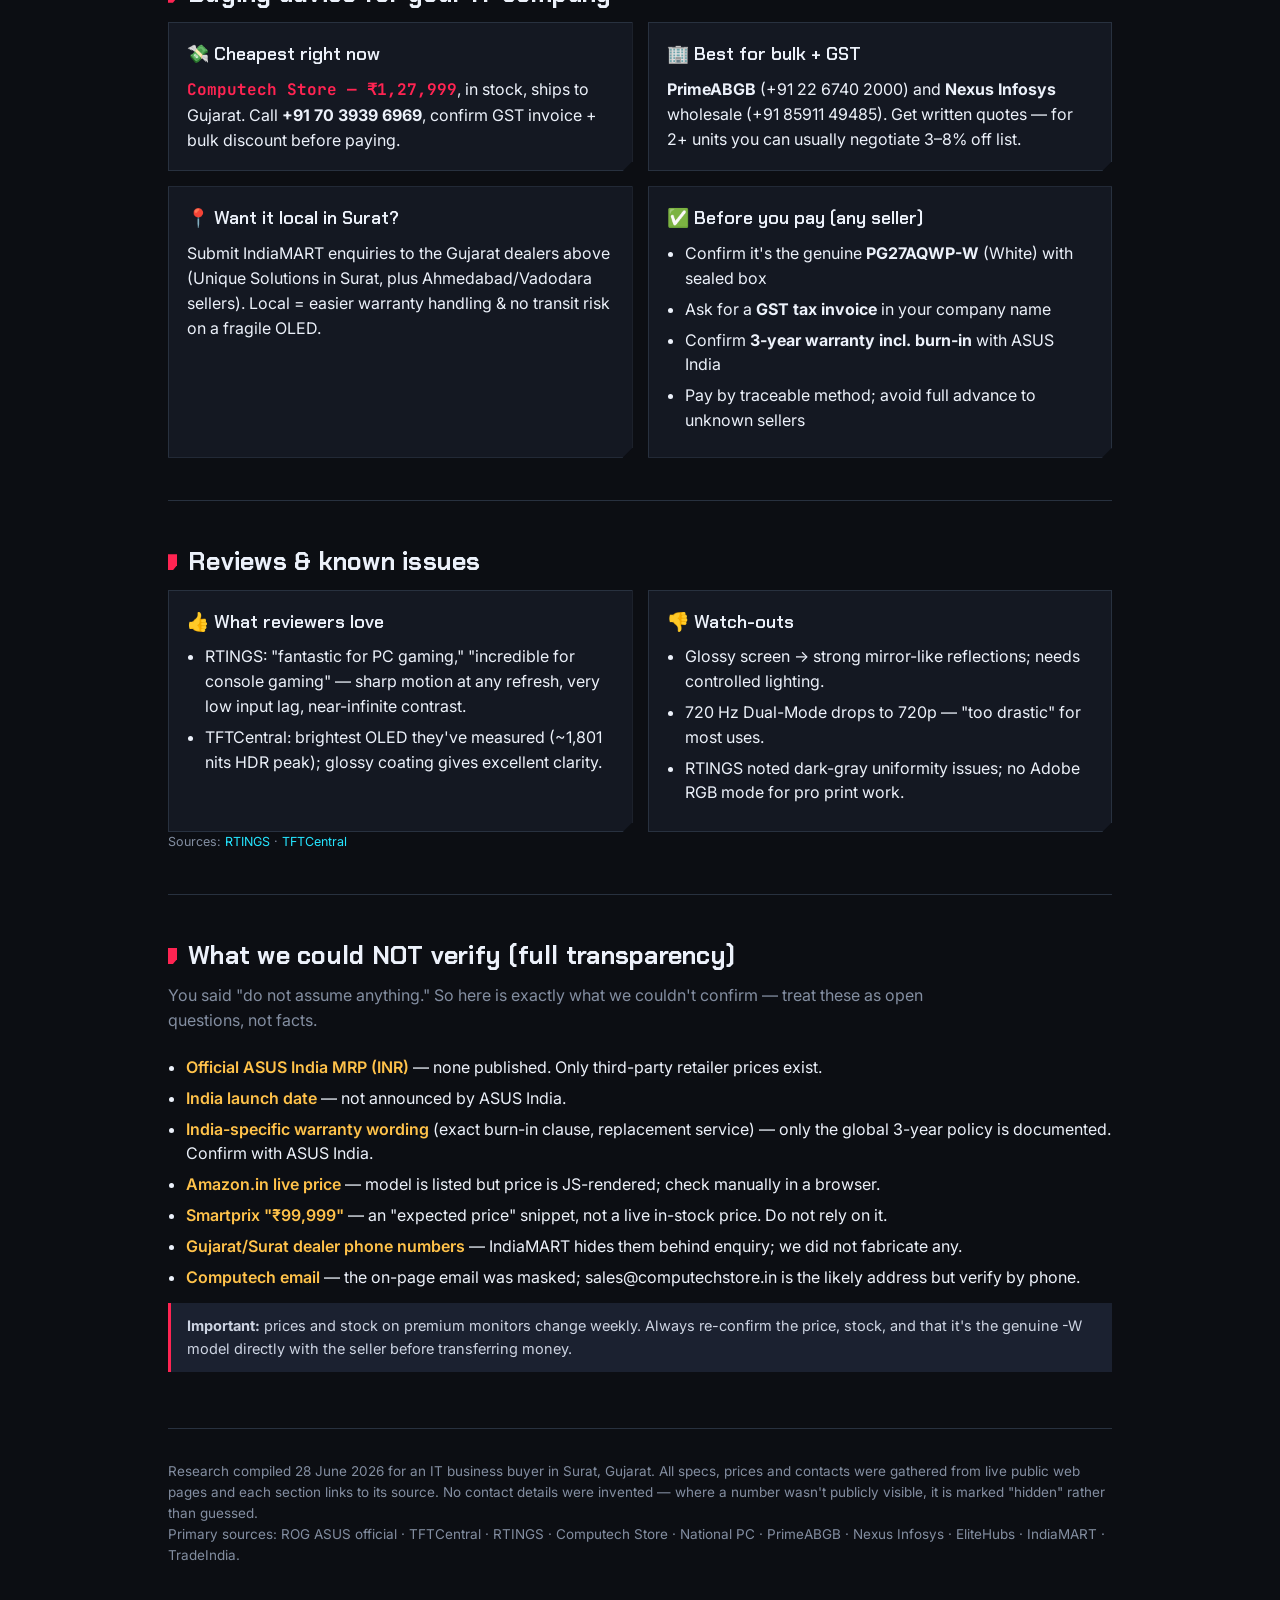
==== commit 528fff87: "Add country picker (India / UAE / China) and per-country pages Reformat the site around a country ga" ====
--- a/monitor.html
+++ b/monitor.html
@@ -39,6 +39,7 @@
     <a href="#dealers">Dealers &amp; Contacts</a>
     <a href="#gujarat">Gujarat / Surat</a>
     <a href="#uae">Dubai / UAE</a>
+    <a href="#china">China</a>
     <a href="#advice">Buying Advice</a>
     <a href="#reviews">Reviews</a>
     <a href="#honesty">What We Couldn't Verify</a>
@@ -305,6 +306,38 @@
   <div class="note">These also carry the exact model but their live price/stock are behind bot-protection — open in a browser to get a callable number + current AED price: <a href="https://uae.microless.com/product/asus-rog-swift-oled-pg27aqwp-w-gaming-monitor-27-woled-display-dualqhd-resolution-540hz-refresh-rate-0-02ns-gtg-response-time-freesync-premium-pro-g-sync-compatible-90lm0cf2-b01971/" target="_blank" rel="noopener">Microless (Dubai)</a> · <a href="https://pcdubai.com/product/asus-rog-swift-oled-pg27aqwp-w-27-540hz-0-02ms-woled-gaming-monitor-black/" target="_blank" rel="noopener">PCDubai</a> · Geekay (~AED 4,499, out of stock) · Amazon.ae (colour labelled "Grey" — verify it's the White unit).</div>
 </section>
 
+<!-- CHINA -->
+<section id="china">
+  <h2><span class="dot"></span>China sourcing (official)</h2>
+  <p class="lead">The monitor is officially sold in mainland China (国行 White unit, launched 16 Oct 2025) — bought via official online stores rather than phone dealers. CN model name: 华硕 ROG 超杀 27 Pro 二代.</p>
+
+  <div class="dealer">
+    <div class="top">
+      <div>
+        <h3>ASUS China e-store (华硕商城) <span class="chip ok">OFFICIAL</span></h3>
+        <p class="meta">Most authoritative channel · China-spec (国行) White unit</p>
+      </div>
+      <div class="price" style="color:var(--mute)">¥8,999<small>official estore</small></div>
+    </div>
+    <div class="row">
+      <span><b>Buy:</b> <a href="https://www.asus.com.cn/store/goods/detail?productId=42261211744951" target="_blank" rel="noopener">asus.com.cn store</a></span>
+      <span><b>Product page:</b> <a href="https://rog.asus.com.cn/monitors/27-to-31-5-inches/rog-swift-oled-pg27aqwp-w/" target="_blank" rel="noopener">ROG China</a></span>
+    </div>
+  </div>
+
+  <div class="dealer">
+    <div class="top">
+      <div>
+        <h3>JD.com (京东) <span class="chip ok">cheapest verified</span></h3>
+        <p class="meta">Official direct link · first-sale opened 1 Nov 2025</p>
+      </div>
+      <div class="price">¥8,499<small>list · ¥7,955 JD PLUS</small></div>
+    </div>
+    <div class="row"><span><b>Buy:</b> <a href="https://u.jd.com/pO4mcwV" target="_blank" rel="noopener">JD direct link</a></span></div>
+    <p class="src" style="margin-top:10px">Prices read on the ROG China page / quoted by <a href="https://www.ithome.com/0/894/360.htm" target="_blank" rel="noopener">IT之家</a>; live stock not confirmable (JD app-gated). No verifiable Tmall/Taobao listing found.</p>
+  </div>
+</section>
+
 <!-- ADVICE -->
 <section id="advice">
   <h2><span class="dot"></span>Buying advice for your IT company</h2>
--- a/styles.css
+++ b/styles.css
@@ -222,6 +222,44 @@
   a.lp-call{width:100%;justify-content:center}
   .lp-notes dl{grid-template-columns:1fr}
 }
+/* ===================================================================
+   COUNTRY PICKER (cp-) — the gate shown on first open
+   =================================================================== */
+.cp-hero{padding:70px 0 26px;text-align:center}
+.cp-hero .eyebrow{display:block;margin-bottom:16px}
+.cp-hero h1{font-size:clamp(32px,6.5vw,58px);max-width:16ch;margin-inline:auto}
+.cp-hero h1 .slash{color:var(--volt)}
+.cp-hero .sub{margin:16px auto 0}
+.cp-grid{display:grid;grid-template-columns:repeat(3,1fr);gap:16px;margin:38px 0 10px}
+@media(max-width:760px){.cp-grid{grid-template-columns:1fr}}
+.cp-card{display:block;background:var(--carbon);border:1px solid var(--edge);border-top:3px solid var(--signal);
+  padding:26px 22px;text-align:left;transition:border-color .18s,transform .18s;
+  clip-path:polygon(0 0,100% 0,100% calc(100% - 14px),calc(100% - 14px) 100%,0 100%)}
+.cp-card.uae{border-top-color:var(--ok)} .cp-card.china{border-top-color:var(--volt)}
+.cp-card:hover{transform:translateY(-4px);text-decoration:none;border-color:var(--signal)}
+.cp-card.uae:hover{border-color:var(--ok)} .cp-card.china:hover{border-color:var(--volt)}
+.cp-card .flag{font-size:48px;line-height:1}
+.cp-card .cname{font-family:var(--disp);font-weight:700;font-size:24px;margin:12px 0 4px;color:var(--paper)}
+.cp-card .ctag{font-family:var(--mono);font-size:11px;letter-spacing:.12em;text-transform:uppercase;color:var(--mute)}
+.cp-card .csub{color:var(--mute);font-size:13.5px;margin-top:12px;min-height:60px}
+.cp-card .enter{font-family:var(--mono);font-weight:700;font-size:14px;color:var(--volt);margin-top:14px;letter-spacing:.04em}
+.cp-foot{padding:18px 0 60px;color:var(--mute);font-size:13px}
+
+/* official business links block */
+.lp-links{display:flex;flex-wrap:wrap;gap:10px;margin:4px 0 6px}
+a.lp-linkbtn{display:inline-flex;align-items:center;gap:8px;font-family:var(--mono);font-size:12.5px;
+  color:var(--paper);border:1px solid var(--edge);background:var(--steel);padding:10px 13px;letter-spacing:.02em;
+  clip-path:polygon(7px 0,100% 0,100% 100%,0 100%,0 100%);transition:border-color .15s,color .15s}
+a.lp-linkbtn:hover{border-color:var(--volt);color:var(--volt);text-decoration:none}
+a.lp-linkbtn.official{border-color:rgba(255,36,82,.5)}
+a.lp-linkbtn.official:hover{border-color:var(--signal);color:var(--signal)}
+
+/* topbar change-country control */
+.topbar .country{font-family:var(--mono);font-size:12px;letter-spacing:.04em;color:var(--paper);
+  border:1px solid var(--edge);background:var(--steel);padding:7px 11px;margin-right:auto;margin-left:4px}
+.topbar .country:hover{border-color:var(--volt);color:var(--volt);text-decoration:none}
+.topbar .country .fl{margin-right:6px}
+
 @media(prefers-reduced-motion:reduce){
   *{transition:none!important;scroll-behavior:auto!important}
 }
